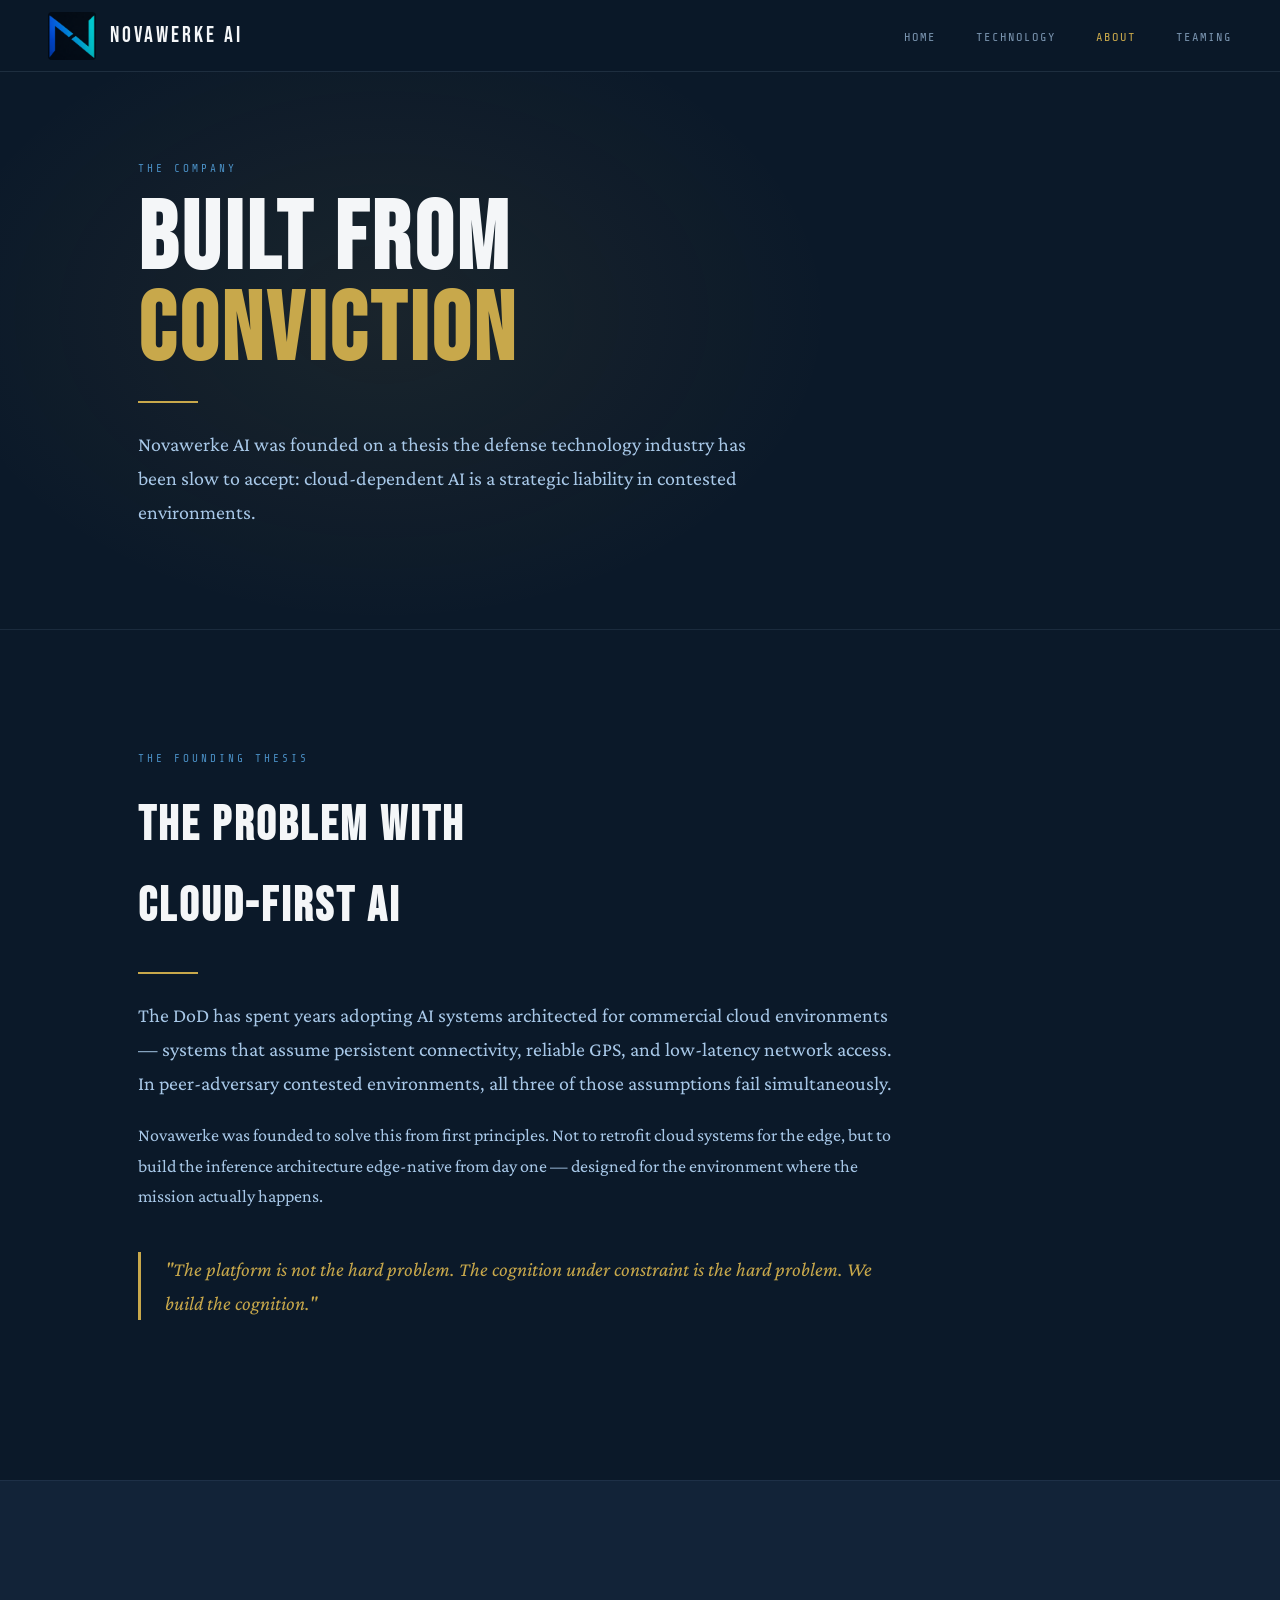
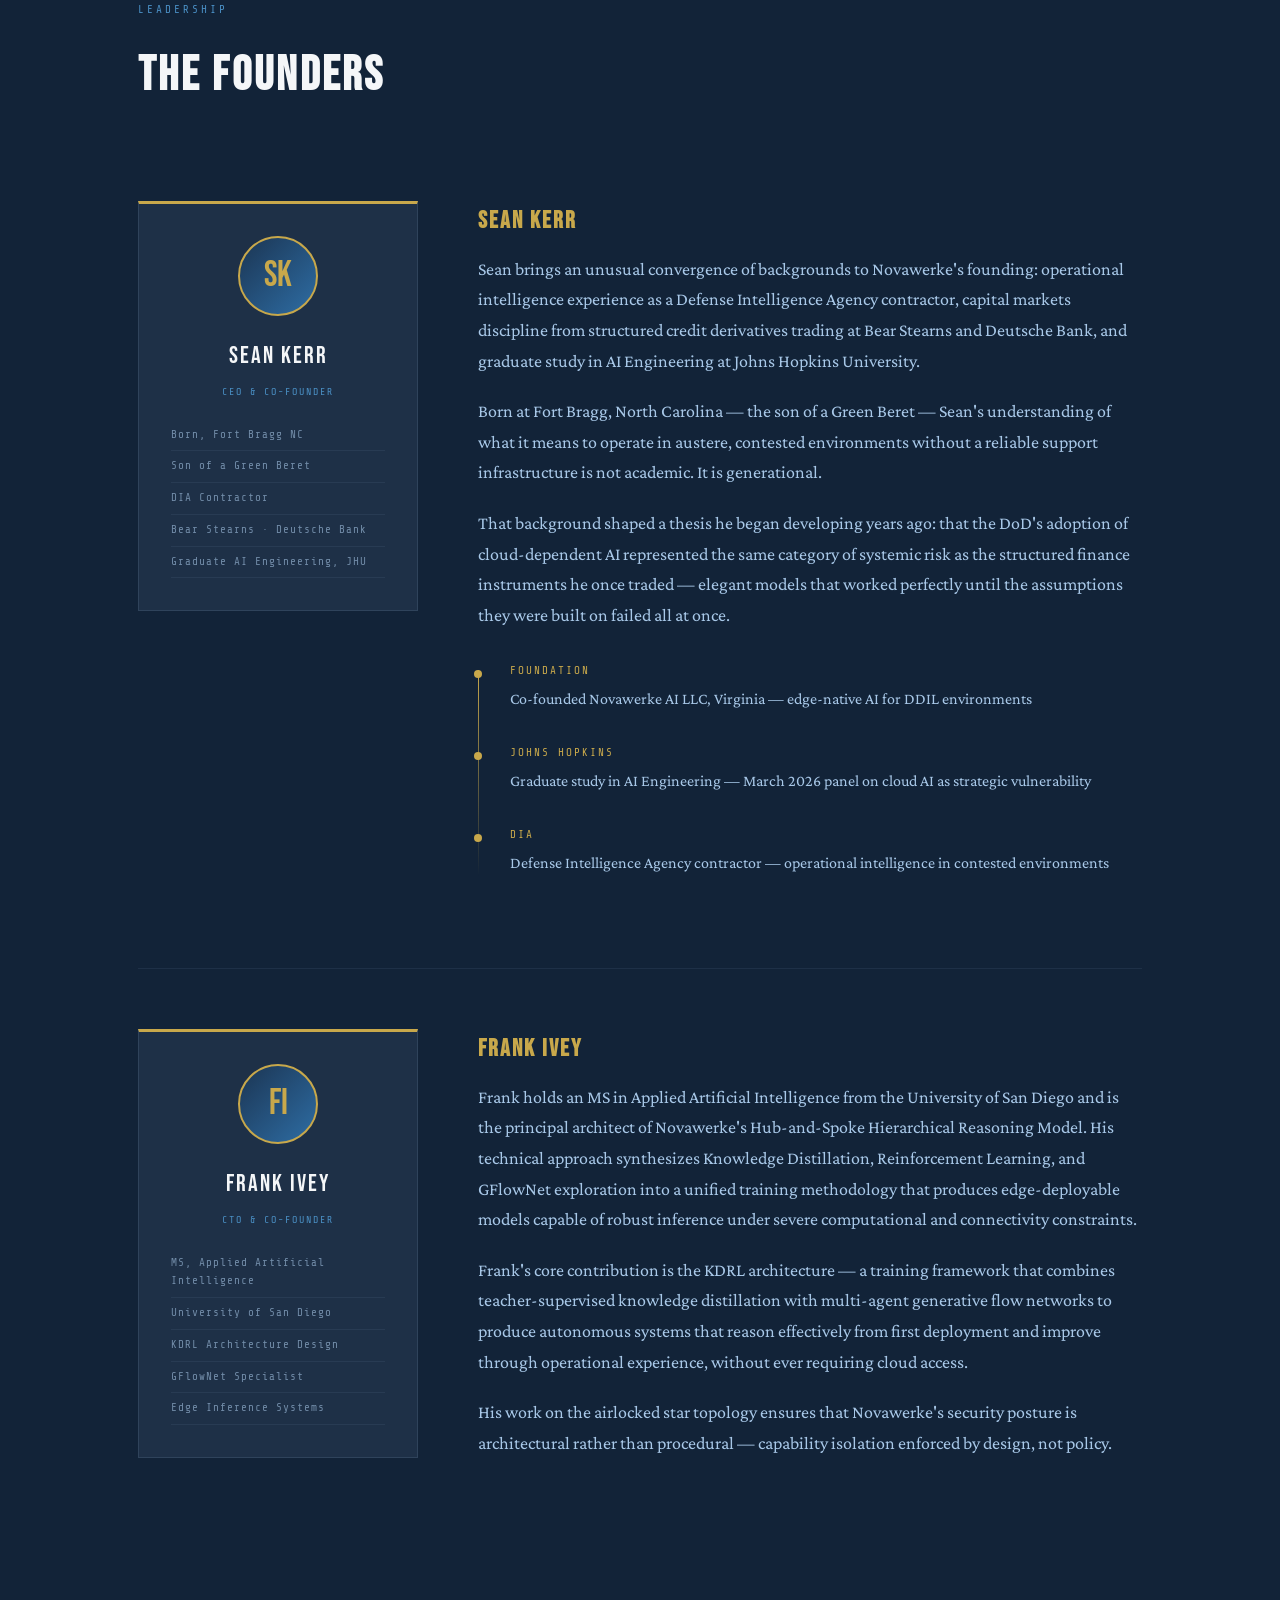
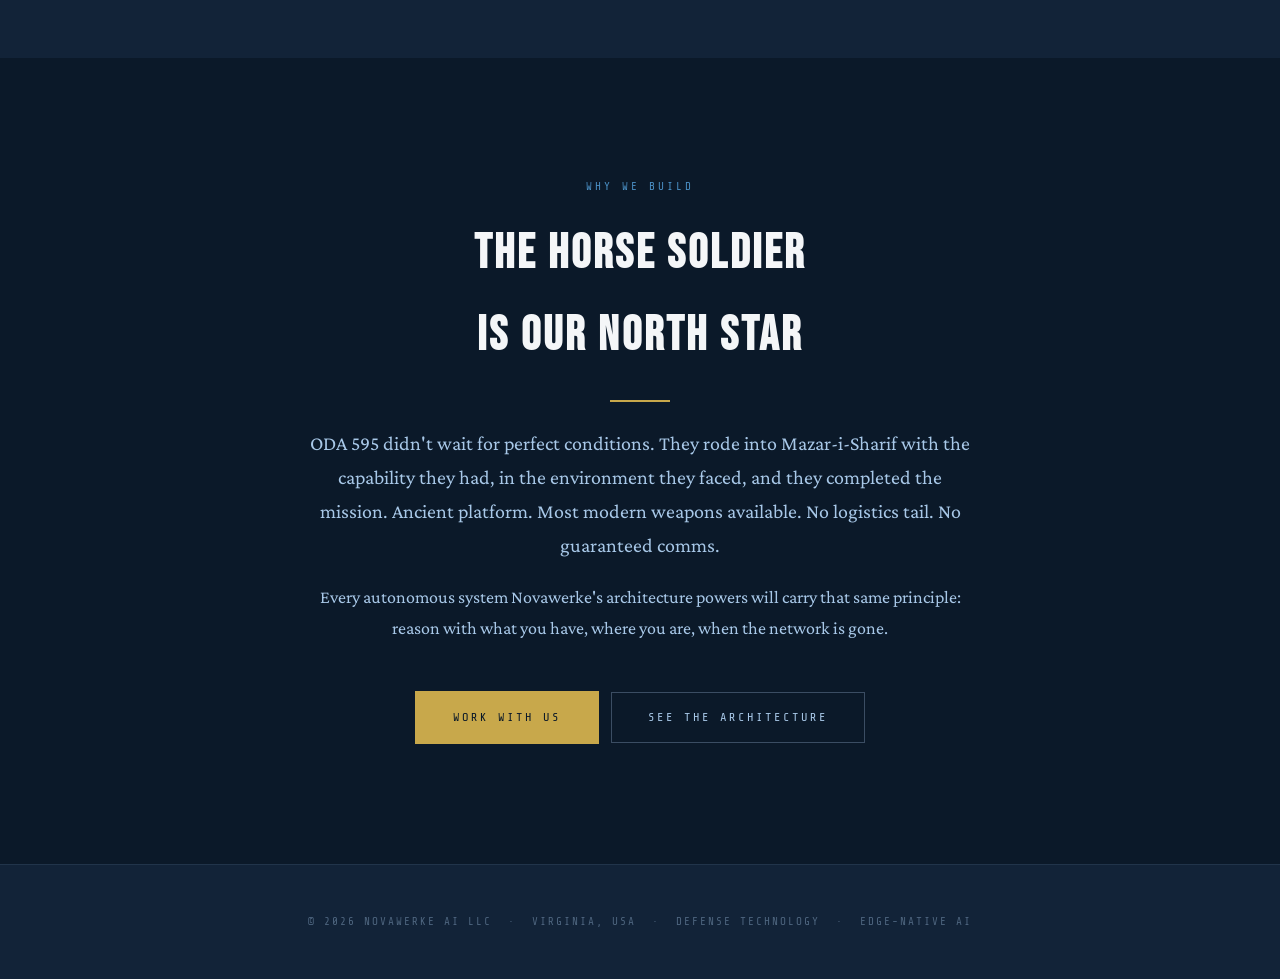
==== about.html @ 8bdf4d4a "Add files via upload New website design August 14, 2026" ====
<!DOCTYPE html>
<html lang="en">
<head>
  <title>About — Novawerke AI</title>
  <meta charset="UTF-8">
  <meta name="viewport" content="width=device-width, initial-scale=1.0">
  <link rel="stylesheet" href="style.css">
</head>
<body>

  <nav>
    <a href="index.html" class="nav-logo">
      <img src="img/logo.png" alt="Novawerke AI">
      <span class="nav-wordmark">NOVAWERKE AI</span>
    </a>
    <ul class="nav-links">
      <li><a href="index.html">Home</a></li>
      <li><a href="technology.html">Technology</a></li>
      <li><a href="about.html" class="active">About</a></li>
      <li><a href="contact.html">Teaming</a></li>
    </ul>
  </nav>

  <div class="page-hero" style="background: radial-gradient(ellipse 50% 70% at 30% 50%, rgba(200,168,75,0.08) 0%, transparent 70%), var(--navy);">
    <div class="container">
      <span class="label fade-up">The Company</span>
      <h1 class="fade-up delay-1">BUILT FROM<br><span class="gold">CONVICTION</span></h1>
      <div class="rule fade-up delay-2"></div>
      <p class="fade-up delay-3" style="max-width:620px; font-size:20px;">
        Novawerke AI was founded on a thesis the defense technology industry has been slow to accept: cloud-dependent AI is a strategic liability in contested environments.
      </p>
    </div>
  </div>

  <!-- THESIS -->
  <section>
    <div class="container">
      <span class="label">The Founding Thesis</span>
      <h2>THE PROBLEM WITH<br>CLOUD-FIRST AI</h2>
      <div class="rule"></div>
      <div style="max-width:760px;">
        <p style="font-size:20px;">The DoD has spent years adopting AI systems architected for commercial cloud environments — systems that assume persistent connectivity, reliable GPS, and low-latency network access. In peer-adversary contested environments, all three of those assumptions fail simultaneously.</p>
        <p>Novawerke was founded to solve this from first principles. Not to retrofit cloud systems for the edge, but to build the inference architecture edge-native from day one — designed for the environment where the mission actually happens.</p>
        <p style="color: var(--gold); font-style:italic; font-size:20px; border-left: 3px solid var(--gold); padding-left:24px; margin:40px 0;">
          "The platform is not the hard problem. The cognition under constraint is the hard problem. We build the cognition."
        </p>
      </div>
    </div>
  </section>

  <!-- FOUNDERS -->
  <section style="background: var(--navy-mid); border-top: 1px solid rgba(168,200,232,0.08);">
    <div class="container">
      <span class="label">Leadership</span>
      <h2>THE FOUNDERS</h2>

      <div class="founder-block">
        <div class="founder-card">
          <div class="founder-initial">SK</div>
          <div class="founder-name">SEAN KERR</div>
          <div class="founder-title">CEO & Co-Founder</div>
          <ul class="credential-list">
            <li>Born, Fort Bragg NC</li>
            <li>Son of a Green Beret</li>
            <li>DIA Contractor</li>
            <li>Bear Stearns · Deutsche Bank</li>
            <li>Graduate AI Engineering, JHU</li>
          </ul>
        </div>
        <div>
          <h3>SEAN KERR</h3>
          <p>Sean brings an unusual convergence of backgrounds to Novawerke's founding: operational intelligence experience as a Defense Intelligence Agency contractor, capital markets discipline from structured credit derivatives trading at Bear Stearns and Deutsche Bank, and graduate study in AI Engineering at Johns Hopkins University.</p>
          <p>Born at Fort Bragg, North Carolina — the son of a Green Beret — Sean's understanding of what it means to operate in austere, contested environments without a reliable support infrastructure is not academic. It is generational.</p>
          <p>That background shaped a thesis he began developing years ago: that the DoD's adoption of cloud-dependent AI represented the same category of systemic risk as the structured finance instruments he once traded — elegant models that worked perfectly until the assumptions they were built on failed all at once.</p>
          <div class="timeline" style="margin-top:32px;">
            <div class="timeline-item">
              <div class="timeline-date">Foundation</div>
              <p style="margin:4px 0 0; font-size:16px;">Co-founded Novawerke AI LLC, Virginia — edge-native AI for DDIL environments</p>
            </div>
            <div class="timeline-item">
              <div class="timeline-date">Johns Hopkins</div>
              <p style="margin:4px 0 0; font-size:16px;">Graduate study in AI Engineering — March 2026 panel on cloud AI as strategic vulnerability</p>
            </div>
            <div class="timeline-item">
              <div class="timeline-date">DIA</div>
              <p style="margin:4px 0 0; font-size:16px;">Defense Intelligence Agency contractor — operational intelligence in contested environments</p>
            </div>
          </div>
        </div>
      </div>

      <div class="founder-block" style="border-bottom:none;">
        <div class="founder-card">
          <div class="founder-initial">FI</div>
          <div class="founder-name">FRANK IVEY</div>
          <div class="founder-title">CTO & Co-Founder</div>
          <ul class="credential-list">
            <li>MS, Applied Artificial Intelligence</li>
            <li>University of San Diego</li>
            <li>KDRL Architecture Design</li>
            <li>GFlowNet Specialist</li>
            <li>Edge Inference Systems</li>
          </ul>
        </div>
        <div>
          <h3>FRANK IVEY</h3>
          <p>Frank holds an MS in Applied Artificial Intelligence from the University of San Diego and is the principal architect of Novawerke's Hub-and-Spoke Hierarchical Reasoning Model. His technical approach synthesizes Knowledge Distillation, Reinforcement Learning, and GFlowNet exploration into a unified training methodology that produces edge-deployable models capable of robust inference under severe computational and connectivity constraints.</p>
          <p>Frank's core contribution is the KDRL architecture — a training framework that combines teacher-supervised knowledge distillation with multi-agent generative flow networks to produce autonomous systems that reason effectively from first deployment and improve through operational experience, without ever requiring cloud access.</p>
          <p>His work on the airlocked star topology ensures that Novawerke's security posture is architectural rather than procedural — capability isolation enforced by design, not policy.</p>
        </div>
      </div>
    </div>
  </section>

  <!-- ETHOS -->
  <section>
    <div class="container" style="text-align:center; max-width:760px;">
      <span class="label">Why We Build</span>
      <h2>THE HORSE SOLDIER<br>IS OUR NORTH STAR</h2>
      <div class="rule" style="margin: 24px auto;"></div>
      <p style="font-size:20px;">ODA 595 didn't wait for perfect conditions. They rode into Mazar-i-Sharif with the capability they had, in the environment they faced, and they completed the mission. Ancient platform. Most modern weapons available. No logistics tail. No guaranteed comms.</p>
      <p style="font-size:18px;">Every autonomous system Novawerke's architecture powers will carry that same principle: reason with what you have, where you are, when the network is gone.</p>
      <div style="margin-top:48px;">
        <a href="contact.html" class="btn btn-primary">Work With Us</a>
        &nbsp;&nbsp;
        <a href="technology.html" class="btn btn-ghost">See the Architecture</a>
      </div>
    </div>
  </section>

  <footer>
    <p>© 2026 NOVAWERKE AI LLC &nbsp;·&nbsp; VIRGINIA, USA &nbsp;·&nbsp; DEFENSE TECHNOLOGY &nbsp;·&nbsp; EDGE-NATIVE AI</p>
  </footer>

</body>
</html>
---- style.css ----
@import url('https://fonts.googleapis.com/css2?family=Bebas+Neue&family=Crimson+Pro:ital,wght@0,300;0,400;0,600;1,300;1,400&family=Share+Tech+Mono&display=swap');

/* ══════════════════════════════════════
   NOVAWERKE AI — SHARED STYLESHEET
   Edit this file to change styles
   across all pages simultaneously.
══════════════════════════════════════ */

:root {
  --navy:        #0B1929;
  --navy-mid:    #122338;
  --navy-light:  #1B3553;
  --steel:       #2E6DA4;
  --steel-light: #4A8FC4;
  --ice:         #A8C8E8;
  --gold:        #C8A84B;
  --gold-light:  #E0C870;
  --white:       #F4F6F8;
  --ghost:       rgba(168,200,232,0.08);

  --font-display: 'Bebas Neue', sans-serif;
  --font-body:    'Crimson Pro', Georgia, serif;
  --font-mono:    'Share Tech Mono', monospace;
}

/* ── RESET ── */
* { margin: 0; padding: 0; box-sizing: border-box; }
html { scroll-behavior: smooth; }
body {
  background: var(--navy);
  color: var(--white);
  font-family: var(--font-body);
  font-size: 18px;
  line-height: 1.7;
  overflow-x: hidden;
}

/* ── NAV ── */
nav {
  position: fixed; top: 0; left: 0; right: 0; z-index: 100;
  display: flex; align-items: center; justify-content: space-between;
  padding: 0 48px;
  height: 72px;
  background: rgba(11,25,41,0.95);
  backdrop-filter: blur(12px);
  border-bottom: 1px solid rgba(168,200,232,0.12);
}
.nav-logo {
  display: flex; align-items: center; gap: 14px;
  text-decoration: none;
}
.nav-logo img {
  height: 48px; width: auto;
  border-radius: 4px;
  opacity: 0.95;
}
.nav-wordmark {
  font-family: var(--font-display);
  font-size: 22px;
  letter-spacing: 3px;
  color: var(--white);
  line-height: 1;
}
.nav-links { display: flex; gap: 40px; list-style: none; }
.nav-links a {
  font-family: var(--font-mono);
  font-size: 12px;
  letter-spacing: 2px;
  text-transform: uppercase;
  color: var(--ice);
  text-decoration: none;
  opacity: 0.7;
  transition: opacity 0.2s, color 0.2s;
}
.nav-links a:hover,
.nav-links a.active { opacity: 1; color: var(--gold); }

/* ── LAYOUT ── */
section { padding: 120px 0; }
.container { max-width: 1100px; margin: 0 auto; padding: 0 48px; }

/* ── TYPOGRAPHY ── */
h1 {
  font-family: var(--font-display);
  font-size: clamp(52px, 8vw, 96px);
  line-height: 0.95;
  letter-spacing: 4px;
  color: var(--white);
}
h2 {
  font-family: var(--font-display);
  font-size: clamp(32px, 4vw, 48px);
  letter-spacing: 3px;
  color: var(--white);
  margin-bottom: 24px;
}
h3 {
  font-family: var(--font-display);
  font-size: 24px;
  letter-spacing: 2px;
  color: var(--gold);
  margin-bottom: 12px;
}
p { color: var(--ice); margin-bottom: 20px; }
.label {
  font-family: var(--font-mono);
  font-size: 11px;
  letter-spacing: 3px;
  text-transform: uppercase;
  color: var(--steel-light);
  margin-bottom: 16px;
  display: block;
}
.gold  { color: var(--gold); }
.steel { color: var(--steel-light); }

/* ── DIVIDER ── */
.rule { width: 60px; height: 2px; background: var(--gold); margin: 24px 0; }

/* ── BUTTONS ── */
.btn {
  display: inline-block;
  font-family: var(--font-mono);
  font-size: 12px;
  letter-spacing: 3px;
  text-transform: uppercase;
  padding: 14px 36px;
  text-decoration: none;
  transition: all 0.25s;
}
.btn-primary { background: var(--gold); color: var(--navy); border: 2px solid var(--gold); }
.btn-primary:hover { background: transparent; color: var(--gold); }
.btn-ghost { background: transparent; color: var(--ice); border: 1px solid rgba(168,200,232,0.3); }
.btn-ghost:hover { border-color: var(--gold); color: var(--gold); }

/* ── CARDS ── */
.card {
  background: var(--ghost);
  border: 1px solid rgba(168,200,232,0.1);
  border-left: 3px solid var(--gold);
  padding: 36px;
  margin-bottom: 24px;
  transition: border-color 0.2s, background 0.2s;
}
.card:hover { background: rgba(168,200,232,0.06); border-left-color: var(--steel-light); }

/* ── GRIDS ── */
.grid-2 { display: grid; grid-template-columns: 1fr 1fr; gap: 32px; }
.grid-3 { display: grid; grid-template-columns: repeat(3, 1fr); gap: 28px; }

/* ── PAGE HERO (inner pages) ── */
.page-hero { padding: 160px 0 80px; border-bottom: 1px solid rgba(168,200,232,0.1); }

/* ── FOOTER ── */
footer {
  background: var(--navy-mid);
  border-top: 1px solid rgba(168,200,232,0.1);
  padding: 48px;
  text-align: center;
}
footer p {
  font-family: var(--font-mono);
  font-size: 11px;
  letter-spacing: 2px;
  color: rgba(168,200,232,0.4);
  margin: 0;
}

/* ── ANIMATIONS ── */
@keyframes fadeUp {
  from { opacity: 0; transform: translateY(32px); }
  to   { opacity: 1; transform: translateY(0); }
}
@keyframes scanline {
  0%   { top: -10%; }
  100% { top: 110%; }
}
.fade-up { animation: fadeUp 0.8s ease forwards; }
.delay-1 { animation-delay: 0.15s; opacity: 0; }
.delay-2 { animation-delay: 0.3s;  opacity: 0; }
.delay-3 { animation-delay: 0.45s; opacity: 0; }
.delay-4 { animation-delay: 0.6s;  opacity: 0; }

/* ══════════════════════════════════════
   INDEX PAGE
══════════════════════════════════════ */
.hero {
  min-height: 100vh;
  display: flex; align-items: center;
  position: relative; overflow: hidden;
  padding-top: 72px;
}
.hero-bg {
  position: absolute; inset: 0;
  background:
    radial-gradient(ellipse 80% 60% at 70% 50%, rgba(46,109,164,0.15) 0%, transparent 70%),
    radial-gradient(ellipse 40% 40% at 20% 80%, rgba(200,168,75,0.06) 0%, transparent 60%),
    var(--navy);
}
.hero-grid {
  position: absolute; inset: 0;
  background-image:
    linear-gradient(rgba(168,200,232,0.04) 1px, transparent 1px),
    linear-gradient(90deg, rgba(168,200,232,0.04) 1px, transparent 1px);
  background-size: 60px 60px;
  mask-image: radial-gradient(ellipse 80% 80% at 50% 50%, black 40%, transparent 100%);
}
.hero-scanline {
  position: absolute; left: 0; right: 0; height: 2px;
  background: linear-gradient(90deg, transparent, rgba(168,200,232,0.15), transparent);
  animation: scanline 6s linear infinite;
  pointer-events: none;
}
.hero-content { position: relative; z-index: 2; max-width: 1100px; margin: 0 auto; padding: 0 48px; }
.hero-eyebrow {
  font-family: var(--font-mono);
  font-size: 11px; letter-spacing: 4px; text-transform: uppercase;
  color: var(--gold); margin-bottom: 28px;
  display: flex; align-items: center; gap: 16px;
}
.hero-eyebrow::before { content: ''; display: inline-block; width: 32px; height: 1px; background: var(--gold); }
.hero-tagline {
  font-family: var(--font-body);
  font-size: clamp(18px, 2.5vw, 26px);
  font-style: italic; font-weight: 300;
  color: var(--ice); opacity: 0.85;
  margin: 28px 0 48px; max-width: 620px; line-height: 1.5;
}
.hero-actions { display: flex; gap: 20px; flex-wrap: wrap; margin-bottom: 80px; }
.hero-stats {
  display: grid; grid-template-columns: repeat(3, auto);
  max-width: 580px;
  border: 1px solid rgba(168,200,232,0.12);
}
.stat { padding: 24px 32px; border-right: 1px solid rgba(168,200,232,0.12); }
.stat:last-child { border-right: none; }
.stat-num { font-family: var(--font-display); font-size: 36px; color: var(--gold); letter-spacing: 2px; line-height: 1; display: block; }
.stat-label { font-family: var(--font-mono); font-size: 10px; letter-spacing: 2px; text-transform: uppercase; color: var(--ice); opacity: 0.6; margin-top: 6px; display: block; }

.ddil-banner { background: var(--navy-mid); border-top: 1px solid rgba(168,200,232,0.08); border-bottom: 1px solid rgba(168,200,232,0.08); padding: 80px 0; }
.ddil-grid { display: grid; grid-template-columns: repeat(4, 1fr); border: 1px solid rgba(168,200,232,0.1); }
.ddil-cell { padding: 40px 28px; border-right: 1px solid rgba(168,200,232,0.1); text-align: center; transition: background 0.3s; }
.ddil-cell:hover { background: var(--ghost); }
.ddil-cell:last-child { border-right: none; }
.ddil-letter { font-family: var(--font-display); font-size: 56px; color: var(--gold); letter-spacing: 2px; line-height: 1; display: block; }
.ddil-word { font-family: var(--font-mono); font-size: 11px; letter-spacing: 2px; text-transform: uppercase; color: var(--steel-light); margin: 8px 0 12px; display: block; }
.ddil-desc { font-size: 14px; color: rgba(168,200,232,0.6); margin: 0; line-height: 1.5; }

.mission-section { padding: 120px 0; }
.mission-layout { display: grid; grid-template-columns: 1fr 1fr; gap: 80px; align-items: center; }
.mission-image { position: relative; }
.mission-image img { width: 100%; filter: grayscale(30%) contrast(1.1); border: 1px solid rgba(168,200,232,0.15); }
.mission-image::after { content: ''; position: absolute; inset: 0; background: linear-gradient(135deg, rgba(200,168,75,0.1) 0%, transparent 60%); pointer-events: none; }
.mission-caption { font-family: var(--font-mono); font-size: 10px; letter-spacing: 2px; color: rgba(168,200,232,0.4); text-transform: uppercase; margin-top: 12px; text-align: center; }

.cta-section { background: linear-gradient(135deg, var(--navy-light) 0%, var(--navy-mid) 100%); border-top: 1px solid rgba(200,168,75,0.2); border-bottom: 1px solid rgba(200,168,75,0.2); padding: 100px 0; text-align: center; }

/* ══════════════════════════════════════
   TECHNOLOGY PAGE
══════════════════════════════════════ */
.arch-diagram { background: var(--navy-mid); border: 1px solid rgba(168,200,232,0.12); padding: 48px; margin: 48px 0; position: relative; overflow: hidden; }
.arch-diagram::before { content: ''; position: absolute; inset: 0; background-image: linear-gradient(rgba(168,200,232,0.03) 1px, transparent 1px), linear-gradient(90deg, rgba(168,200,232,0.03) 1px, transparent 1px); background-size: 40px 40px; }
.hub-node { position: relative; z-index: 2; background: linear-gradient(135deg, var(--navy-light), var(--navy-mid)); border: 2px solid var(--gold); padding: 28px 40px; text-align: center; max-width: 340px; margin: 0 auto 48px; }
.hub-label { font-family: var(--font-display); font-size: 28px; letter-spacing: 3px; color: var(--gold); }
.hub-sub { font-family: var(--font-mono); font-size: 11px; letter-spacing: 2px; color: var(--ice); opacity: 0.6; margin-top: 6px; }
.spoke-row { display: grid; grid-template-columns: repeat(5, 1fr); gap: 16px; position: relative; z-index: 2; }
.spoke-node { background: var(--ghost); border: 1px solid rgba(168,200,232,0.15); border-top: 2px solid var(--steel); padding: 20px 16px; text-align: center; }
.spoke-name { font-family: var(--font-mono); font-size: 11px; letter-spacing: 1px; color: var(--steel-light); text-transform: uppercase; }
.spoke-desc { font-size: 13px; color: rgba(168,200,232,0.55); margin: 6px 0 0; line-height: 1.4; }
.connector-lines { position: relative; z-index: 1; height: 48px; display: flex; justify-content: center; }
.connector-lines::before { content: ''; position: absolute; top: 0; bottom: 0; width: 80%; border-left: 1px dashed rgba(168,200,232,0.2); border-right: 1px dashed rgba(168,200,232,0.2); border-bottom: 1px dashed rgba(168,200,232,0.2); }
.phase-block { display: grid; grid-template-columns: 80px 1fr; gap: 32px; align-items: start; padding: 40px 0; border-bottom: 1px solid rgba(168,200,232,0.08); }
.phase-num { font-family: var(--font-display); font-size: 72px; line-height: 1; color: rgba(200,168,75,0.2); text-align: right; }
.mosa-box { background: linear-gradient(135deg, rgba(200,168,75,0.08), transparent); border: 1px solid rgba(200,168,75,0.25); padding: 40px; margin-top: 48px; }

/* ══════════════════════════════════════
   ABOUT PAGE
══════════════════════════════════════ */
.founder-block { display: grid; grid-template-columns: 280px 1fr; gap: 60px; align-items: start; padding: 60px 0; border-bottom: 1px solid rgba(168,200,232,0.08); }
.founder-card { background: var(--ghost); border: 1px solid rgba(168,200,232,0.12); border-top: 3px solid var(--gold); padding: 32px; text-align: center; }
.founder-initial { width: 80px; height: 80px; background: linear-gradient(135deg, var(--navy-light), var(--steel)); border: 2px solid var(--gold); border-radius: 50%; display: flex; align-items: center; justify-content: center; font-family: var(--font-display); font-size: 36px; color: var(--gold); margin: 0 auto 20px; }
.founder-name { font-family: var(--font-display); font-size: 24px; letter-spacing: 2px; color: var(--white); margin-bottom: 6px; }
.founder-title { font-family: var(--font-mono); font-size: 10px; letter-spacing: 2px; color: var(--steel-light); text-transform: uppercase; }
.credential-list { list-style: none; margin-top: 20px; text-align: left; }
.credential-list li { font-family: var(--font-mono); font-size: 11px; letter-spacing: 1px; color: rgba(168,200,232,0.6); padding: 6px 0; border-bottom: 1px solid rgba(168,200,232,0.07); }
.timeline { position: relative; padding-left: 32px; }
.timeline::before { content: ''; position: absolute; left: 0; top: 8px; bottom: 0; width: 1px; background: linear-gradient(to bottom, var(--gold), transparent); }
.timeline-item { position: relative; margin-bottom: 32px; }
.timeline-item::before { content: ''; position: absolute; left: -36px; top: 8px; width: 8px; height: 8px; background: var(--gold); border-radius: 50%; }
.timeline-date { font-family: var(--font-mono); font-size: 11px; letter-spacing: 2px; color: var(--gold); text-transform: uppercase; }

/* ══════════════════════════════════════
   CONTACT PAGE
══════════════════════════════════════ */
.partner-type { background: var(--ghost); border: 1px solid rgba(168,200,232,0.1); border-top: 3px solid var(--steel); padding: 40px; transition: border-top-color 0.2s, background 0.2s; }
.partner-type:hover { border-top-color: var(--gold); background: rgba(168,200,232,0.06); }
.contact-block { background: var(--navy-mid); border: 1px solid rgba(168,200,232,0.12); border-left: 4px solid var(--gold); padding: 48px; margin-top: 48px; }
.contact-item { display: flex; align-items: center; gap: 20px; padding: 20px 0; border-bottom: 1px solid rgba(168,200,232,0.08); }
.contact-item:last-child { border-bottom: none; }
.contact-icon { font-family: var(--font-mono); font-size: 13px; color: var(--gold); width: 80px; flex-shrink: 0; }
.contact-val { font-family: var(--font-mono); font-size: 14px; color: var(--ice); text-decoration: none; letter-spacing: 1px; }
.contact-val:hover { color: var(--gold); }
.criteria-grid { display: grid; grid-template-columns: repeat(2, 1fr); gap: 3px; margin-top: 32px; background: rgba(168,200,232,0.06); border: 1px solid rgba(168,200,232,0.1); }
.criteria-item { background: var(--navy); padding: 20px 24px; font-size: 16px; color: var(--ice); display: flex; align-items: center; gap: 12px; }
.criteria-item::before { content: '→'; color: var(--gold); font-family: var(--font-mono); flex-shrink: 0; }

/* ══════════════════════════════════════
   RESPONSIVE
══════════════════════════════════════ */
@media (max-width: 768px) {
  nav { padding: 0 24px; }
  .container { padding: 0 24px; }
  .grid-2, .grid-3, .mission-layout, .founder-block { grid-template-columns: 1fr; }
  .nav-links { display: none; }
  .ddil-grid { grid-template-columns: repeat(2, 1fr); }
  .spoke-row { grid-template-columns: repeat(2, 1fr); }
  .hero-stats { grid-template-columns: 1fr; }
  .stat { border-right: none; border-bottom: 1px solid rgba(168,200,232,0.12); }
}

/* ══════════════════════════════════════
   HOMEPAGE V2 — RESILIENT AI INFRASTRUCTURE
   Uses the existing Novawerke design system but introduces
   the Interrupted-N blue/cyan visual language.
══════════════════════════════════════ */
.home-v2 {
  --continuity-blue: #1676f3;
  --continuity-cyan: #18d7d2;
  --continuity-blue-soft: #4d9dff;
  --continuity-text: #f7f9fb;
  --continuity-muted: #9bb8d0;
  --continuity-line: rgba(72, 155, 208, 0.18);
  --continuity-panel: rgba(16, 42, 67, 0.58);
  background: #071625;
}

.home-v2 nav {
  background: rgba(5, 20, 33, 0.94);
  border-bottom-color: rgba(25, 215, 210, 0.14);
}
.home-v2 .nav-logo img {
  width: 48px;
  height: 48px;
  object-fit: cover;
  border-radius: 8px;
}
.home-v2 .nav-links a:hover,
.home-v2 .nav-links a.active { color: var(--continuity-cyan); }

.continuity-hero {
  min-height: 100vh;
  position: relative;
  display: flex;
  align-items: center;
  overflow: hidden;
  padding: 140px 0 96px;
  background:
    radial-gradient(ellipse 70% 65% at 77% 48%, rgba(24,215,210,0.10), transparent 70%),
    radial-gradient(ellipse 58% 58% at 19% 74%, rgba(22,118,243,0.12), transparent 72%),
    #071625;
}
.continuity-grid {
  position: absolute;
  inset: 0;
  background-image:
    linear-gradient(rgba(40, 133, 190, 0.11) 1px, transparent 1px),
    linear-gradient(90deg, rgba(40, 133, 190, 0.11) 1px, transparent 1px);
  background-size: 72px 72px;
  mask-image: linear-gradient(to bottom, rgba(0,0,0,0.95), rgba(0,0,0,0.25));
  pointer-events: none;
}
.continuity-glow {
  position: absolute;
  width: 520px;
  height: 520px;
  right: -100px;
  top: 20%;
  border: 1px solid rgba(24,215,210,0.16);
  border-radius: 50%;
  box-shadow: 0 0 120px rgba(24,215,210,0.05), inset 0 0 80px rgba(22,118,243,0.04);
  pointer-events: none;
}
.continuity-hero-inner {
  position: relative;
  z-index: 2;
  width: min(1180px, calc(100% - 96px));
  margin: 0 auto;
}
.continuity-kicker,
.continuity-label {
  font-family: var(--font-mono);
  font-size: 11px;
  letter-spacing: 3.2px;
  text-transform: uppercase;
  color: var(--continuity-blue-soft);
}
.continuity-kicker { margin-bottom: 28px; }
.continuity-title {
  max-width: 980px;
  font-size: clamp(60px, 9vw, 124px);
  line-height: 0.88;
  letter-spacing: 2px;
}
.continuity-accent {
  background: linear-gradient(90deg, var(--continuity-blue) 0%, var(--continuity-cyan) 100%);
  -webkit-background-clip: text;
  background-clip: text;
  color: transparent;
}
.continuity-subhead {
  max-width: 680px;
  margin: 42px 0 14px;
  font-family: var(--font-body);
  font-size: clamp(22px, 2.2vw, 30px);
  font-style: normal;
  font-weight: 300;
  color: #c7d9e8;
  line-height: 1.45;
}
.continuity-answer {
  max-width: 800px;
  font-size: 19px;
  color: var(--continuity-muted);
  line-height: 1.65;
}
.continuity-actions { display: flex; gap: 18px; flex-wrap: wrap; margin-top: 38px; }
.btn-continuity {
  background: linear-gradient(90deg, var(--continuity-blue), var(--continuity-cyan));
  color: #041421;
  border: 1px solid transparent;
  font-weight: 700;
}
.btn-continuity:hover {
  background: transparent;
  color: var(--continuity-cyan);
  border-color: var(--continuity-cyan);
}
.btn-quiet {
  background: transparent;
  color: #bcd2e4;
  border: 1px solid rgba(155,184,208,0.3);
}
.btn-quiet:hover { color: var(--continuity-cyan); border-color: var(--continuity-cyan); }

.continuity-section { padding: 118px 0; position: relative; }
.continuity-narrow { max-width: 920px; }
.continuity-heading {
  margin-top: 16px;
  margin-bottom: 0;
  color: var(--continuity-text);
}
.continuity-heading span { color: #a9c2d7; }
.continuity-rule {
  width: 84px;
  height: 2px;
  margin: 28px 0 32px;
  background: linear-gradient(90deg, var(--continuity-blue), var(--continuity-cyan));
}
.continuity-lead {
  max-width: 850px;
  font-size: clamp(20px, 2vw, 25px);
  line-height: 1.65;
  color: #b5cadd;
}
.continuity-emphasis { color: var(--continuity-text); font-style: italic; }

.continuity-problem {
  background: linear-gradient(180deg, #08192a 0%, #0a1d30 100%);
  border-top: 1px solid rgba(24,215,210,0.08);
  border-bottom: 1px solid rgba(24,215,210,0.08);
}

.continuity-states-section { background: #071625; }
.state-track {
  display: grid;
  grid-template-columns: 1fr auto 1fr auto 1fr;
  gap: 20px;
  align-items: stretch;
  margin-top: 52px;
}
.state-card {
  min-height: 250px;
  padding: 34px;
  background: linear-gradient(145deg, rgba(18,47,73,0.80), rgba(8,26,43,0.76));
  border: 1px solid var(--continuity-line);
  position: relative;
  overflow: hidden;
}
.state-card::after {
  content: '';
  position: absolute;
  left: 0; right: 0; bottom: 0;
  height: 3px;
  background: linear-gradient(90deg, var(--continuity-blue), var(--continuity-cyan));
}
.state-num,
.capability-index {
  font-family: var(--font-mono);
  font-size: 11px;
  letter-spacing: 2px;
  color: var(--continuity-blue-soft);
}
.state-card h3 {
  margin-top: 62px;
  color: var(--continuity-text);
  font-size: 29px;
}
.state-card p { font-size: 16px; line-height: 1.55; color: #96b4cb; }
.state-arrow {
  display: flex;
  align-items: center;
  font-family: var(--font-mono);
  font-size: 28px;
  color: var(--continuity-cyan);
  opacity: 0.65;
}

.continuity-abbie {
  background:
    radial-gradient(ellipse 45% 65% at 82% 42%, rgba(24,215,210,0.08), transparent 75%),
    #0a1d30;
  border-top: 1px solid rgba(24,215,210,0.08);
  border-bottom: 1px solid rgba(24,215,210,0.08);
}
.continuity-split {
  display: grid;
  grid-template-columns: 0.85fr 1.15fr;
  gap: 80px;
  align-items: start;
}
.continuity-abbr {
  margin-top: 8px;
  font-family: var(--font-mono);
  font-size: 13px;
  letter-spacing: 1.4px;
  color: var(--continuity-cyan);
}
.capability-grid {
  display: grid;
  grid-template-columns: repeat(2, 1fr);
  gap: 16px;
}
.capability-card {
  min-height: 210px;
  padding: 28px;
  background: rgba(7,22,37,0.72);
  border: 1px solid var(--continuity-line);
}
.capability-card h3 {
  margin-top: 34px;
  color: var(--continuity-text);
  font-size: 27px;
}
.capability-card p { font-size: 16px; color: #95b2c9; line-height: 1.5; }
.text-link {
  display: inline-block;
  margin-top: 18px;
  font-family: var(--font-mono);
  font-size: 12px;
  letter-spacing: 2px;
  text-transform: uppercase;
  color: var(--continuity-cyan);
  text-decoration: none;
}
.text-link span { margin-left: 6px; }

.continuity-markets { background: #071625; }
.market-intro { margin-top: 28px; }
.market-grid {
  display: grid;
  grid-template-columns: repeat(3, 1fr);
  gap: 1px;
  margin-top: 48px;
  background: rgba(24,215,210,0.13);
  border: 1px solid rgba(24,215,210,0.13);
}
.market-grid div {
  padding: 28px 30px;
  background: #091b2c;
  color: #d7e5ef;
  font-family: var(--font-mono);
  font-size: 12px;
  letter-spacing: 1.5px;
  text-transform: uppercase;
}
.market-grid div::before { content: '→'; color: var(--continuity-cyan); margin-right: 12px; }

.continuity-closing {
  position: relative;
  overflow: hidden;
  padding: 130px 0;
  text-align: center;
  background:
    radial-gradient(ellipse 50% 80% at 50% 50%, rgba(22,118,243,0.10), transparent 72%),
    #061421;
  border-top: 1px solid rgba(24,215,210,0.1);
}
.continuity-grid-closing { opacity: 0.65; }
.continuity-closing-inner { position: relative; z-index: 2; max-width: 820px; }
.continuity-closing h2 {
  margin: 18px 0 24px;
  font-size: clamp(48px, 7vw, 82px);
  background: linear-gradient(90deg, #f7f9fb 0%, #f7f9fb 40%, var(--continuity-cyan) 100%);
  -webkit-background-clip: text;
  background-clip: text;
  color: transparent;
}
.continuity-closing p {
  font-size: 22px;
  color: #abc2d4;
  margin-bottom: 38px;
}
.continuity-footer {
  background: #04111c;
  border-top: 1px solid rgba(24,215,210,0.10);
}
.continuity-footer p { color: rgba(155,184,208,0.46); }

@media (max-width: 900px) {
  .continuity-hero-inner { width: min(100% - 48px, 1180px); }
  .continuity-split { grid-template-columns: 1fr; gap: 56px; }
  .state-track { grid-template-columns: 1fr; }
  .state-arrow { display: none; }
  .market-grid { grid-template-columns: repeat(2, 1fr); }
}

@media (max-width: 620px) {
  .continuity-hero { padding-top: 120px; min-height: auto; }
  .continuity-title { font-size: clamp(48px, 16vw, 74px); }
  .continuity-subhead { margin-top: 30px; }
  .continuity-section { padding: 84px 0; }
  .capability-grid, .market-grid { grid-template-columns: 1fr; }
  .continuity-actions .btn { width: 100%; text-align: center; }
}
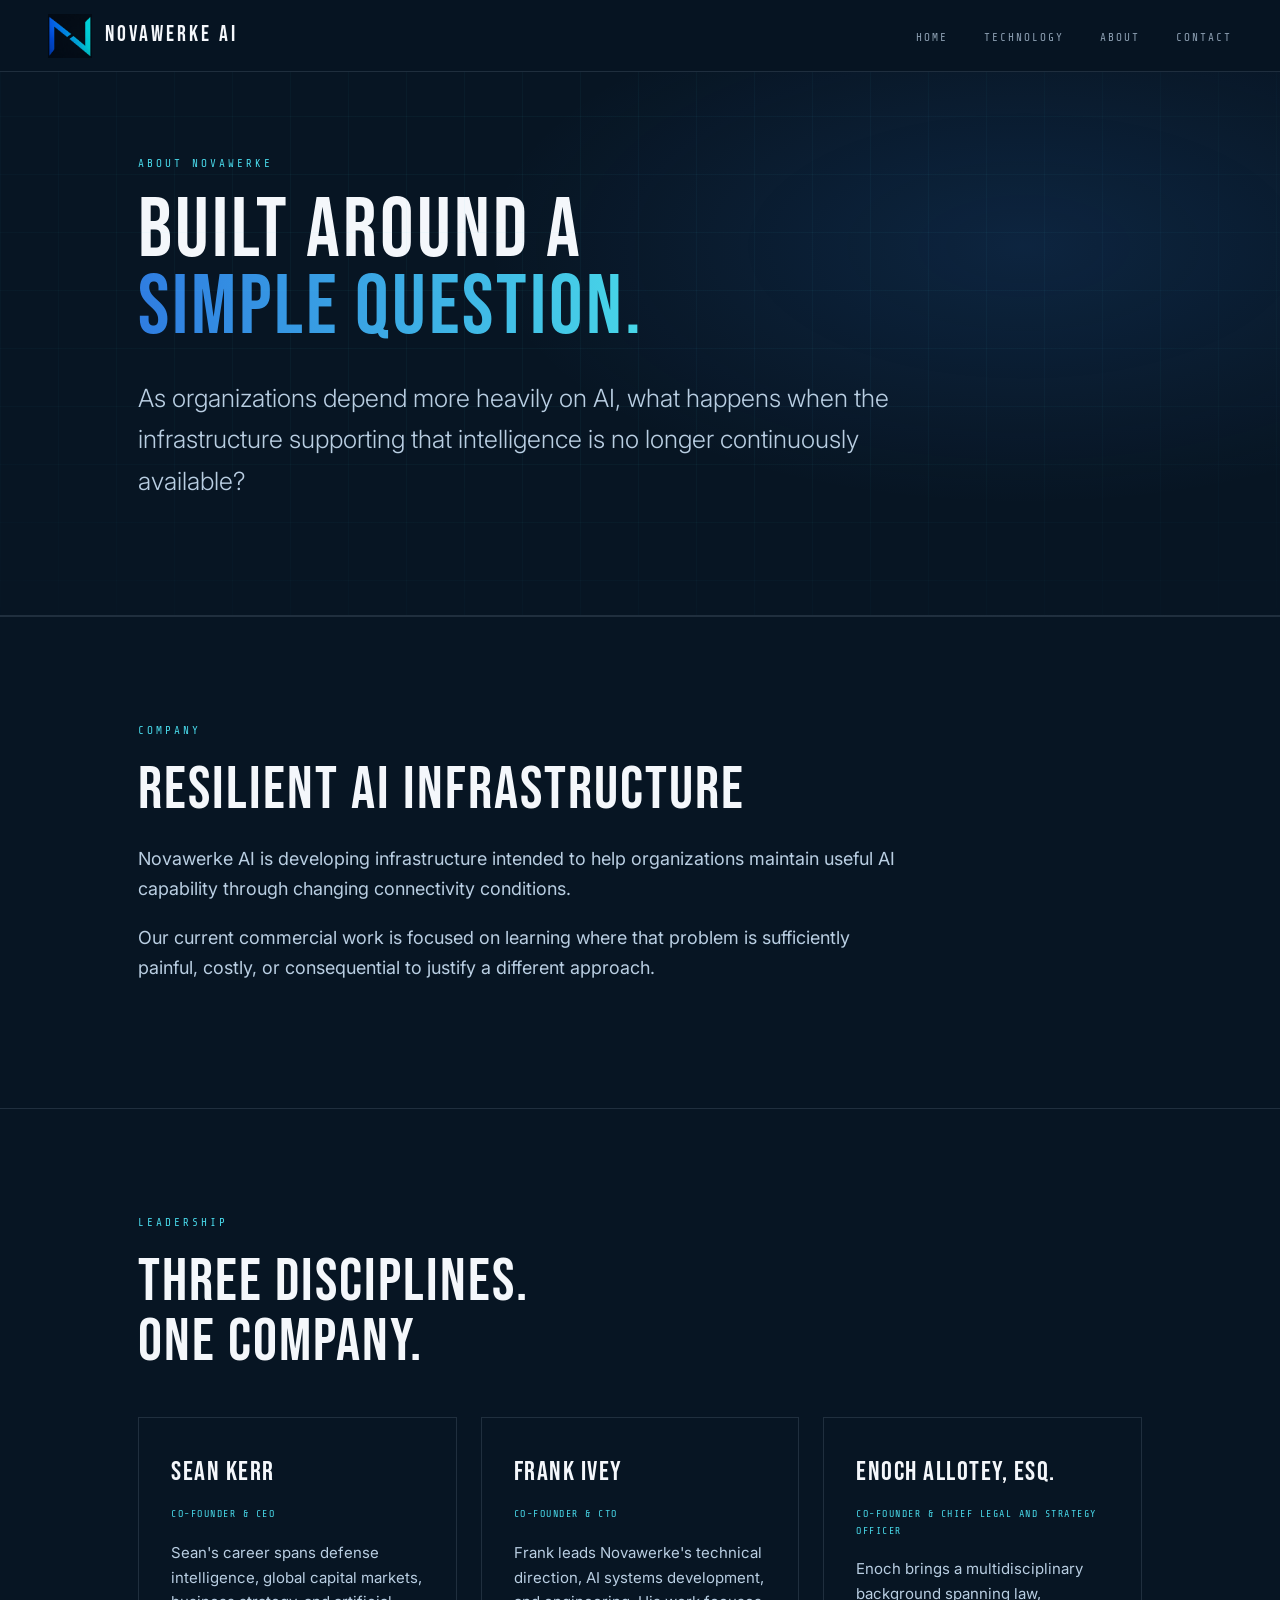
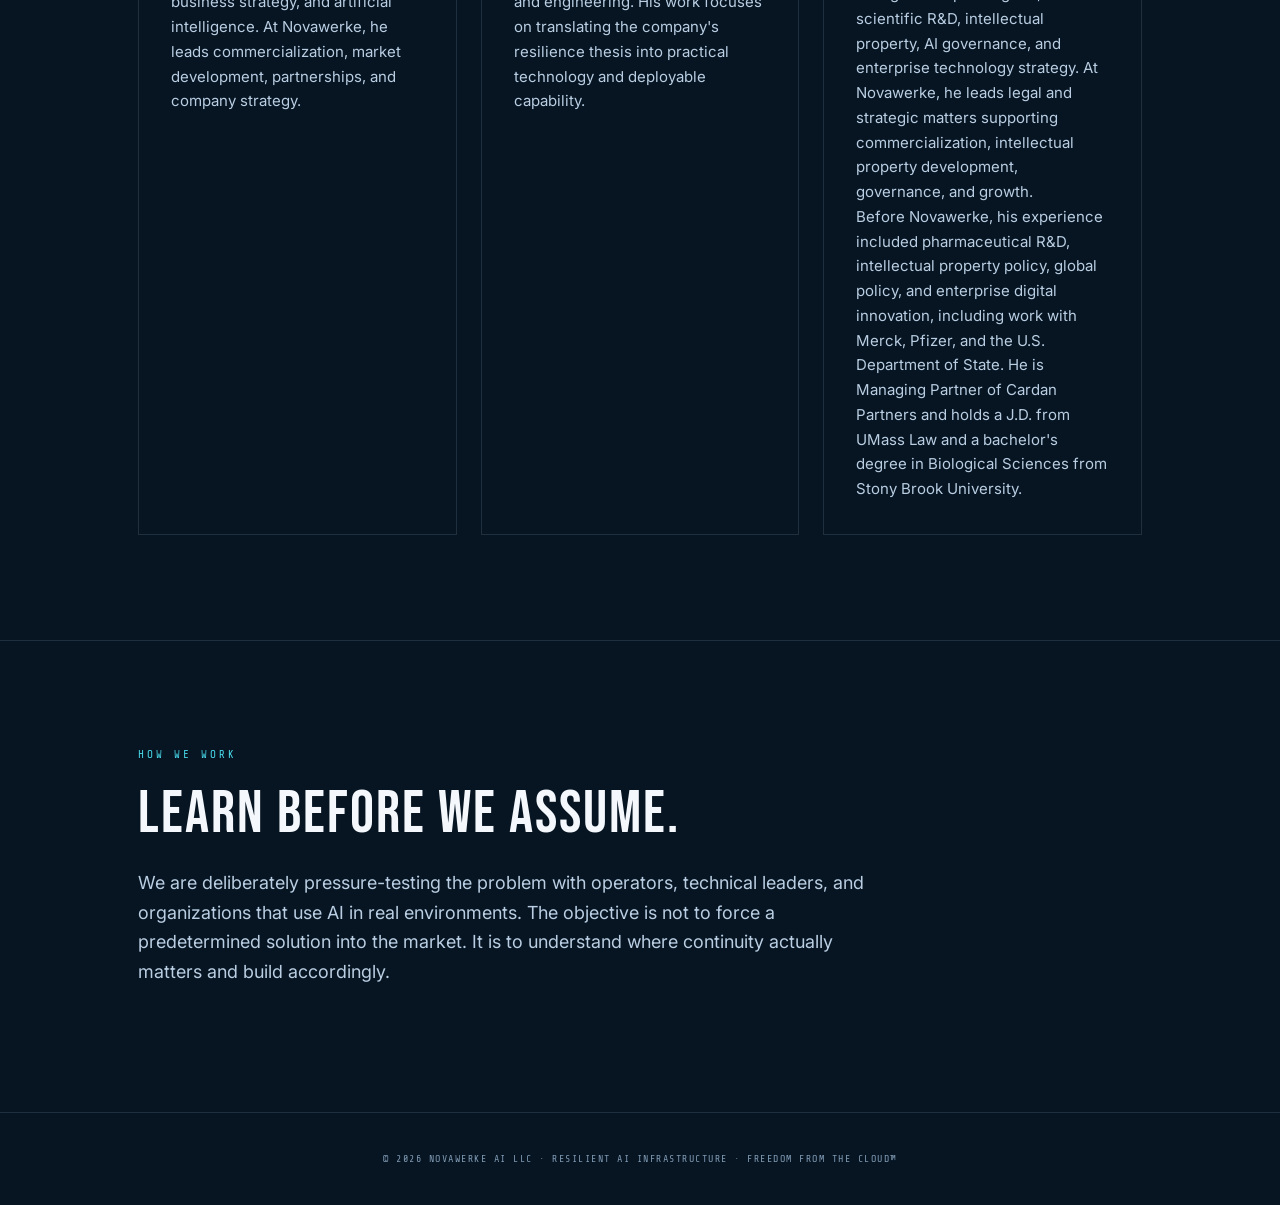
==== commit f016d2ad: "Add files via upload" ====
--- a/about.html
+++ b/about.html
@@ -1,136 +1,21 @@
-<!DOCTYPE html>
-<html lang="en">
-<head>
-  <title>About — Novawerke AI</title>
-  <meta charset="UTF-8">
-  <meta name="viewport" content="width=device-width, initial-scale=1.0">
-  <link rel="stylesheet" href="style.css">
-</head>
-<body>
+<!doctype html><html lang="en"><head><meta charset="utf-8"><meta name="viewport" content="width=device-width,initial-scale=1"><title>About — Novawerke AI</title><link rel="stylesheet" href="style.css"></head><body>
 
-  <nav>
-    <a href="index.html" class="nav-logo">
-      <img src="img/logo.png" alt="Novawerke AI">
-      <span class="nav-wordmark">NOVAWERKE AI</span>
-    </a>
-    <ul class="nav-links">
-      <li><a href="index.html">Home</a></li>
-      <li><a href="technology.html">Technology</a></li>
-      <li><a href="about.html" class="active">About</a></li>
-      <li><a href="contact.html">Teaming</a></li>
-    </ul>
-  </nav>
+<nav>
+  <a class="brand" href="index.html"><img src="img/logo.png" alt="Novawerke AI"><span>NOVAWERKE AI</span></a>
+  <ul class="navlinks">
+    <li><a href="index.html">Home</a></li>
+    <li><a href="technology.html">Technology</a></li>
+    <li><a href="about.html">About</a></li>
+    <li><a href="contact.html">Contact</a></li>
+  </ul>
+</nav>
 
-  <div class="page-hero" style="background: radial-gradient(ellipse 50% 70% at 30% 50%, rgba(200,168,75,0.08) 0%, transparent 70%), var(--navy);">
-    <div class="container">
-      <span class="label fade-up">The Company</span>
-      <h1 class="fade-up delay-1">BUILT FROM<br><span class="gold">CONVICTION</span></h1>
-      <div class="rule fade-up delay-2"></div>
-      <p class="fade-up delay-3" style="max-width:620px; font-size:20px;">
-        Novawerke AI was founded on a thesis the defense technology industry has been slow to accept: cloud-dependent AI is a strategic liability in contested environments.
-      </p>
-    </div>
-  </div>
-
-  <!-- THESIS -->
-  <section>
-    <div class="container">
-      <span class="label">The Founding Thesis</span>
-      <h2>THE PROBLEM WITH<br>CLOUD-FIRST AI</h2>
-      <div class="rule"></div>
-      <div style="max-width:760px;">
-        <p style="font-size:20px;">The DoD has spent years adopting AI systems architected for commercial cloud environments — systems that assume persistent connectivity, reliable GPS, and low-latency network access. In peer-adversary contested environments, all three of those assumptions fail simultaneously.</p>
-        <p>Novawerke was founded to solve this from first principles. Not to retrofit cloud systems for the edge, but to build the inference architecture edge-native from day one — designed for the environment where the mission actually happens.</p>
-        <p style="color: var(--gold); font-style:italic; font-size:20px; border-left: 3px solid var(--gold); padding-left:24px; margin:40px 0;">
-          "The platform is not the hard problem. The cognition under constraint is the hard problem. We build the cognition."
-        </p>
-      </div>
-    </div>
-  </section>
-
-  <!-- FOUNDERS -->
-  <section style="background: var(--navy-mid); border-top: 1px solid rgba(168,200,232,0.08);">
-    <div class="container">
-      <span class="label">Leadership</span>
-      <h2>THE FOUNDERS</h2>
-
-      <div class="founder-block">
-        <div class="founder-card">
-          <div class="founder-initial">SK</div>
-          <div class="founder-name">SEAN KERR</div>
-          <div class="founder-title">CEO & Co-Founder</div>
-          <ul class="credential-list">
-            <li>Born, Fort Bragg NC</li>
-            <li>Son of a Green Beret</li>
-            <li>DIA Contractor</li>
-            <li>Bear Stearns · Deutsche Bank</li>
-            <li>Graduate AI Engineering, JHU</li>
-          </ul>
-        </div>
-        <div>
-          <h3>SEAN KERR</h3>
-          <p>Sean brings an unusual convergence of backgrounds to Novawerke's founding: operational intelligence experience as a Defense Intelligence Agency contractor, capital markets discipline from structured credit derivatives trading at Bear Stearns and Deutsche Bank, and graduate study in AI Engineering at Johns Hopkins University.</p>
-          <p>Born at Fort Bragg, North Carolina — the son of a Green Beret — Sean's understanding of what it means to operate in austere, contested environments without a reliable support infrastructure is not academic. It is generational.</p>
-          <p>That background shaped a thesis he began developing years ago: that the DoD's adoption of cloud-dependent AI represented the same category of systemic risk as the structured finance instruments he once traded — elegant models that worked perfectly until the assumptions they were built on failed all at once.</p>
-          <div class="timeline" style="margin-top:32px;">
-            <div class="timeline-item">
-              <div class="timeline-date">Foundation</div>
-              <p style="margin:4px 0 0; font-size:16px;">Co-founded Novawerke AI LLC, Virginia — edge-native AI for DDIL environments</p>
-            </div>
-            <div class="timeline-item">
-              <div class="timeline-date">Johns Hopkins</div>
-              <p style="margin:4px 0 0; font-size:16px;">Graduate study in AI Engineering — March 2026 panel on cloud AI as strategic vulnerability</p>
-            </div>
-            <div class="timeline-item">
-              <div class="timeline-date">DIA</div>
-              <p style="margin:4px 0 0; font-size:16px;">Defense Intelligence Agency contractor — operational intelligence in contested environments</p>
-            </div>
-          </div>
-        </div>
-      </div>
-
-      <div class="founder-block" style="border-bottom:none;">
-        <div class="founder-card">
-          <div class="founder-initial">FI</div>
-          <div class="founder-name">FRANK IVEY</div>
-          <div class="founder-title">CTO & Co-Founder</div>
-          <ul class="credential-list">
-            <li>MS, Applied Artificial Intelligence</li>
-            <li>University of San Diego</li>
-            <li>KDRL Architecture Design</li>
-            <li>GFlowNet Specialist</li>
-            <li>Edge Inference Systems</li>
-          </ul>
-        </div>
-        <div>
-          <h3>FRANK IVEY</h3>
-          <p>Frank holds an MS in Applied Artificial Intelligence from the University of San Diego and is the principal architect of Novawerke's Hub-and-Spoke Hierarchical Reasoning Model. His technical approach synthesizes Knowledge Distillation, Reinforcement Learning, and GFlowNet exploration into a unified training methodology that produces edge-deployable models capable of robust inference under severe computational and connectivity constraints.</p>
-          <p>Frank's core contribution is the KDRL architecture — a training framework that combines teacher-supervised knowledge distillation with multi-agent generative flow networks to produce autonomous systems that reason effectively from first deployment and improve through operational experience, without ever requiring cloud access.</p>
-          <p>His work on the airlocked star topology ensures that Novawerke's security posture is architectural rather than procedural — capability isolation enforced by design, not policy.</p>
-        </div>
-      </div>
-    </div>
-  </section>
-
-  <!-- ETHOS -->
-  <section>
-    <div class="container" style="text-align:center; max-width:760px;">
-      <span class="label">Why We Build</span>
-      <h2>THE HORSE SOLDIER<br>IS OUR NORTH STAR</h2>
-      <div class="rule" style="margin: 24px auto;"></div>
-      <p style="font-size:20px;">ODA 595 didn't wait for perfect conditions. They rode into Mazar-i-Sharif with the capability they had, in the environment they faced, and they completed the mission. Ancient platform. Most modern weapons available. No logistics tail. No guaranteed comms.</p>
-      <p style="font-size:18px;">Every autonomous system Novawerke's architecture powers will carry that same principle: reason with what you have, where you are, when the network is gone.</p>
-      <div style="margin-top:48px;">
-        <a href="contact.html" class="btn btn-primary">Work With Us</a>
-        &nbsp;&nbsp;
-        <a href="technology.html" class="btn btn-ghost">See the Architecture</a>
-      </div>
-    </div>
-  </section>
-
-  <footer>
-    <p>© 2026 NOVAWERKE AI LLC &nbsp;·&nbsp; VIRGINIA, USA &nbsp;·&nbsp; DEFENSE TECHNOLOGY &nbsp;·&nbsp; EDGE-NATIVE AI</p>
-  </footer>
-
-</body>
-</html>
+<header class="pagehero gridbg"><div class="container"><span class="label">About Novawerke</span><h1>BUILT AROUND A<br><span class="accent">SIMPLE QUESTION.</span></h1><p class="lead">As organizations depend more heavily on AI, what happens when the infrastructure supporting that intelligence is no longer continuously available?</p></div></header>
+<section><div class="container"><span class="label">Company</span><h2>RESILIENT AI INFRASTRUCTURE</h2><div class="copy"><p>Novawerke AI is developing infrastructure intended to help organizations maintain useful AI capability through changing connectivity conditions.</p><p>Our current commercial work is focused on learning where that problem is sufficiently painful, costly, or consequential to justify a different approach.</p></div></div></section>
+<section><div class="container"><span class="label">Leadership</span><h2>THREE DISCIPLINES.<br>ONE COMPANY.</h2><div class="team">
+<div class="person"><h3>SEAN KERR</h3><div class="role">Co-Founder & CEO</div><p>Sean's career spans defense intelligence, global capital markets, business strategy, and artificial intelligence. At Novawerke, he leads commercialization, market development, partnerships, and company strategy.</p></div>
+<div class="person"><h3>FRANK IVEY</h3><div class="role">Co-Founder & CTO</div><p>Frank leads Novawerke's technical direction, AI systems development, and engineering. His work focuses on translating the company's resilience thesis into practical technology and deployable capability.</p></div>
+<div class="person"><h3>ENOCH ALLOTEY, ESQ.</h3><div class="role">Co-Founder & Chief Legal and Strategy Officer</div><p>Enoch brings a multidisciplinary background spanning law, scientific R&D, intellectual property, AI governance, and enterprise technology strategy. At Novawerke, he leads legal and strategic matters supporting commercialization, intellectual property development, governance, and growth.</p><p>Before Novawerke, his experience included pharmaceutical R&D, intellectual property policy, global policy, and enterprise digital innovation, including work with Merck, Pfizer, and the U.S. Department of State. He is Managing Partner of Cardan Partners and holds a J.D. from UMass Law and a bachelor's degree in Biological Sciences from Stony Brook University.</p></div>
+</div></div></section>
+<section><div class="container"><span class="label">How We Work</span><h2>LEARN BEFORE WE ASSUME.</h2><div class="copy"><p>We are deliberately pressure-testing the problem with operators, technical leaders, and organizations that use AI in real environments. The objective is not to force a predetermined solution into the market. It is to understand where continuity actually matters and build accordingly.</p></div></div></section>
+<footer>© 2026 NOVAWERKE AI LLC · RESILIENT AI INFRASTRUCTURE · FREEDOM FROM THE CLOUD™</footer></body></html>
--- a/style.css
+++ b/style.css
@@ -1,634 +1,61 @@
-@import url('https://fonts.googleapis.com/css2?family=Bebas+Neue&family=Crimson+Pro:ital,wght@0,300;0,400;0,600;1,300;1,400&family=Share+Tech+Mono&display=swap');
 
-/* ══════════════════════════════════════
-   NOVAWERKE AI — SHARED STYLESHEET
-   Edit this file to change styles
-   across all pages simultaneously.
-══════════════════════════════════════ */
+@import url('https://fonts.googleapis.com/css2?family=Bebas+Neue&family=Inter:wght@300;400;500;600&family=Share+Tech+Mono&display=swap');
 
-:root {
-  --navy:        #0B1929;
-  --navy-mid:    #122338;
-  --navy-light:  #1B3553;
-  --steel:       #2E6DA4;
-  --steel-light: #4A8FC4;
-  --ice:         #A8C8E8;
-  --gold:        #C8A84B;
-  --gold-light:  #E0C870;
-  --white:       #F4F6F8;
-  --ghost:       rgba(168,200,232,0.08);
-
-  --font-display: 'Bebas Neue', sans-serif;
-  --font-body:    'Crimson Pro', Georgia, serif;
-  --font-mono:    'Share Tech Mono', monospace;
+:root{
+  --navy:#071523; --navy2:#0c2033; --blue:#2f7de1; --cyan:#48d7e8;
+  --white:#f4f7fb; --ice:#b9cee2; --muted:#7f9ab3; --line:rgba(185,206,226,.14);
+  --display:'Bebas Neue',sans-serif; --body:'Inter',sans-serif; --mono:'Share Tech Mono',monospace;
 }
-
-/* ── RESET ── */
-* { margin: 0; padding: 0; box-sizing: border-box; }
-html { scroll-behavior: smooth; }
-body {
-  background: var(--navy);
-  color: var(--white);
-  font-family: var(--font-body);
-  font-size: 18px;
-  line-height: 1.7;
-  overflow-x: hidden;
+*{box-sizing:border-box;margin:0;padding:0}
+html{scroll-behavior:smooth}
+body{background:var(--navy);color:var(--white);font-family:var(--body);line-height:1.65}
+a{color:inherit}
+nav{position:fixed;inset:0 0 auto 0;height:72px;z-index:50;display:flex;align-items:center;justify-content:space-between;padding:0 48px;background:rgba(7,21,35,.94);backdrop-filter:blur(10px);border-bottom:1px solid var(--line)}
+.brand{display:flex;align-items:center;gap:13px;text-decoration:none}
+.brand img{width:44px;height:44px;object-fit:contain}
+.brand span{font-family:var(--display);letter-spacing:3px;font-size:22px}
+.navlinks{list-style:none;display:flex;gap:36px}
+.navlinks a{text-decoration:none;font-family:var(--mono);font-size:11px;letter-spacing:2px;text-transform:uppercase;color:var(--ice);opacity:.75}
+.navlinks a:hover,.navlinks a.active{opacity:1;color:var(--cyan)}
+.container{max-width:1100px;margin:auto;padding:0 48px}
+.gridbg{position:relative;overflow:hidden}
+.gridbg:before{content:"";position:absolute;inset:0;background-image:linear-gradient(rgba(72,215,232,.045) 1px,transparent 1px),linear-gradient(90deg,rgba(72,215,232,.045) 1px,transparent 1px);background-size:58px 58px;mask-image:radial-gradient(ellipse 85% 80% at 50% 45%,black 35%,transparent 100%);pointer-events:none}
+.hero{min-height:92vh;display:flex;align-items:center;padding:130px 0 90px;background:radial-gradient(ellipse 70% 60% at 75% 45%,rgba(47,125,225,.18),transparent 70%)}
+.hero .container{position:relative;z-index:2}
+.eyebrow,.label{font-family:var(--mono);text-transform:uppercase;letter-spacing:3px;font-size:11px;color:var(--cyan);display:block;margin-bottom:20px}
+h1,h2,h3{font-family:var(--display);font-weight:400}
+h1{font-size:clamp(58px,9vw,112px);line-height:.91;letter-spacing:3px;max-width:900px}
+h2{font-size:clamp(38px,5vw,60px);line-height:1;letter-spacing:2px;margin-bottom:24px}
+h3{font-size:27px;letter-spacing:1.5px;margin-bottom:12px}
+.lead{font-size:clamp(19px,2vw,25px);font-weight:300;color:var(--ice);max-width:760px;margin:32px 0 38px}
+.accent{background:linear-gradient(90deg,var(--blue),var(--cyan));-webkit-background-clip:text;background-clip:text;color:transparent}
+.btn{display:inline-block;text-decoration:none;border:1px solid rgba(72,215,232,.45);padding:13px 28px;font-family:var(--mono);font-size:11px;letter-spacing:2px;text-transform:uppercase;color:var(--white)}
+.btn:hover{border-color:var(--cyan);color:var(--cyan)}
+section{padding:105px 0;border-top:1px solid var(--line)}
+.copy{max-width:760px;color:var(--ice);font-size:18px}
+.copy p{margin-bottom:20px}
+.statement{font-size:clamp(28px,4vw,46px);line-height:1.18;font-weight:300;max-width:900px}
+.sequence{display:grid;grid-template-columns:repeat(4,1fr);margin-top:48px;border:1px solid var(--line)}
+.sequence div{padding:30px 20px;border-right:1px solid var(--line)}
+.sequence div:last-child{border-right:0}
+.sequence strong{display:block;font-family:var(--display);font-size:27px;letter-spacing:1px}
+.sequence span{font-size:13px;color:var(--muted)}
+.cards{display:grid;grid-template-columns:repeat(3,1fr);gap:20px;margin-top:42px}
+.card{padding:32px;border:1px solid var(--line);background:rgba(185,206,226,.035)}
+.card p{color:var(--ice);font-size:15px}
+.capabilities{display:grid;grid-template-columns:repeat(2,1fr);gap:20px;margin-top:42px}
+.capability{padding:34px;border-left:2px solid var(--blue);background:rgba(185,206,226,.035)}
+.capability p{color:var(--ice)}
+.pagehero{padding:155px 0 75px;background:radial-gradient(ellipse 60% 60% at 80% 40%,rgba(47,125,225,.15),transparent 70%);border-bottom:1px solid var(--line)}
+.pagehero h1{font-size:clamp(52px,7vw,84px)}
+.team{display:grid;grid-template-columns:repeat(3,1fr);gap:24px;margin-top:45px}
+.person{border:1px solid var(--line);padding:32px}
+.person .role{font-family:var(--mono);font-size:10px;letter-spacing:1.5px;text-transform:uppercase;color:var(--cyan);margin-bottom:18px}
+.person p{font-size:15px;color:var(--ice)}
+.contactbox{max-width:760px;padding:42px;border:1px solid var(--line);background:var(--navy2);margin-top:38px}
+.contactbox a{color:var(--cyan);text-decoration:none}
+footer{padding:38px 48px;text-align:center;border-top:1px solid var(--line);color:var(--muted);font-family:var(--mono);font-size:10px;letter-spacing:1.5px}
+@media(max-width:800px){
+ nav{padding:0 22px}.navlinks{gap:14px}.navlinks a{font-size:9px;letter-spacing:1px}.brand span{display:none}
+ .container{padding:0 24px}.sequence,.cards,.capabilities,.team{grid-template-columns:1fr}.sequence div{border-right:0;border-bottom:1px solid var(--line)}
 }
-
-/* ── NAV ── */
-nav {
-  position: fixed; top: 0; left: 0; right: 0; z-index: 100;
-  display: flex; align-items: center; justify-content: space-between;
-  padding: 0 48px;
-  height: 72px;
-  background: rgba(11,25,41,0.95);
-  backdrop-filter: blur(12px);
-  border-bottom: 1px solid rgba(168,200,232,0.12);
-}
-.nav-logo {
-  display: flex; align-items: center; gap: 14px;
-  text-decoration: none;
-}
-.nav-logo img {
-  height: 48px; width: auto;
-  border-radius: 4px;
-  opacity: 0.95;
-}
-.nav-wordmark {
-  font-family: var(--font-display);
-  font-size: 22px;
-  letter-spacing: 3px;
-  color: var(--white);
-  line-height: 1;
-}
-.nav-links { display: flex; gap: 40px; list-style: none; }
-.nav-links a {
-  font-family: var(--font-mono);
-  font-size: 12px;
-  letter-spacing: 2px;
-  text-transform: uppercase;
-  color: var(--ice);
-  text-decoration: none;
-  opacity: 0.7;
-  transition: opacity 0.2s, color 0.2s;
-}
-.nav-links a:hover,
-.nav-links a.active { opacity: 1; color: var(--gold); }
-
-/* ── LAYOUT ── */
-section { padding: 120px 0; }
-.container { max-width: 1100px; margin: 0 auto; padding: 0 48px; }
-
-/* ── TYPOGRAPHY ── */
-h1 {
-  font-family: var(--font-display);
-  font-size: clamp(52px, 8vw, 96px);
-  line-height: 0.95;
-  letter-spacing: 4px;
-  color: var(--white);
-}
-h2 {
-  font-family: var(--font-display);
-  font-size: clamp(32px, 4vw, 48px);
-  letter-spacing: 3px;
-  color: var(--white);
-  margin-bottom: 24px;
-}
-h3 {
-  font-family: var(--font-display);
-  font-size: 24px;
-  letter-spacing: 2px;
-  color: var(--gold);
-  margin-bottom: 12px;
-}
-p { color: var(--ice); margin-bottom: 20px; }
-.label {
-  font-family: var(--font-mono);
-  font-size: 11px;
-  letter-spacing: 3px;
-  text-transform: uppercase;
-  color: var(--steel-light);
-  margin-bottom: 16px;
-  display: block;
-}
-.gold  { color: var(--gold); }
-.steel { color: var(--steel-light); }
-
-/* ── DIVIDER ── */
-.rule { width: 60px; height: 2px; background: var(--gold); margin: 24px 0; }
-
-/* ── BUTTONS ── */
-.btn {
-  display: inline-block;
-  font-family: var(--font-mono);
-  font-size: 12px;
-  letter-spacing: 3px;
-  text-transform: uppercase;
-  padding: 14px 36px;
-  text-decoration: none;
-  transition: all 0.25s;
-}
-.btn-primary { background: var(--gold); color: var(--navy); border: 2px solid var(--gold); }
-.btn-primary:hover { background: transparent; color: var(--gold); }
-.btn-ghost { background: transparent; color: var(--ice); border: 1px solid rgba(168,200,232,0.3); }
-.btn-ghost:hover { border-color: var(--gold); color: var(--gold); }
-
-/* ── CARDS ── */
-.card {
-  background: var(--ghost);
-  border: 1px solid rgba(168,200,232,0.1);
-  border-left: 3px solid var(--gold);
-  padding: 36px;
-  margin-bottom: 24px;
-  transition: border-color 0.2s, background 0.2s;
-}
-.card:hover { background: rgba(168,200,232,0.06); border-left-color: var(--steel-light); }
-
-/* ── GRIDS ── */
-.grid-2 { display: grid; grid-template-columns: 1fr 1fr; gap: 32px; }
-.grid-3 { display: grid; grid-template-columns: repeat(3, 1fr); gap: 28px; }
-
-/* ── PAGE HERO (inner pages) ── */
-.page-hero { padding: 160px 0 80px; border-bottom: 1px solid rgba(168,200,232,0.1); }
-
-/* ── FOOTER ── */
-footer {
-  background: var(--navy-mid);
-  border-top: 1px solid rgba(168,200,232,0.1);
-  padding: 48px;
-  text-align: center;
-}
-footer p {
-  font-family: var(--font-mono);
-  font-size: 11px;
-  letter-spacing: 2px;
-  color: rgba(168,200,232,0.4);
-  margin: 0;
-}
-
-/* ── ANIMATIONS ── */
-@keyframes fadeUp {
-  from { opacity: 0; transform: translateY(32px); }
-  to   { opacity: 1; transform: translateY(0); }
-}
-@keyframes scanline {
-  0%   { top: -10%; }
-  100% { top: 110%; }
-}
-.fade-up { animation: fadeUp 0.8s ease forwards; }
-.delay-1 { animation-delay: 0.15s; opacity: 0; }
-.delay-2 { animation-delay: 0.3s;  opacity: 0; }
-.delay-3 { animation-delay: 0.45s; opacity: 0; }
-.delay-4 { animation-delay: 0.6s;  opacity: 0; }
-
-/* ══════════════════════════════════════
-   INDEX PAGE
-══════════════════════════════════════ */
-.hero {
-  min-height: 100vh;
-  display: flex; align-items: center;
-  position: relative; overflow: hidden;
-  padding-top: 72px;
-}
-.hero-bg {
-  position: absolute; inset: 0;
-  background:
-    radial-gradient(ellipse 80% 60% at 70% 50%, rgba(46,109,164,0.15) 0%, transparent 70%),
-    radial-gradient(ellipse 40% 40% at 20% 80%, rgba(200,168,75,0.06) 0%, transparent 60%),
-    var(--navy);
-}
-.hero-grid {
-  position: absolute; inset: 0;
-  background-image:
-    linear-gradient(rgba(168,200,232,0.04) 1px, transparent 1px),
-    linear-gradient(90deg, rgba(168,200,232,0.04) 1px, transparent 1px);
-  background-size: 60px 60px;
-  mask-image: radial-gradient(ellipse 80% 80% at 50% 50%, black 40%, transparent 100%);
-}
-.hero-scanline {
-  position: absolute; left: 0; right: 0; height: 2px;
-  background: linear-gradient(90deg, transparent, rgba(168,200,232,0.15), transparent);
-  animation: scanline 6s linear infinite;
-  pointer-events: none;
-}
-.hero-content { position: relative; z-index: 2; max-width: 1100px; margin: 0 auto; padding: 0 48px; }
-.hero-eyebrow {
-  font-family: var(--font-mono);
-  font-size: 11px; letter-spacing: 4px; text-transform: uppercase;
-  color: var(--gold); margin-bottom: 28px;
-  display: flex; align-items: center; gap: 16px;
-}
-.hero-eyebrow::before { content: ''; display: inline-block; width: 32px; height: 1px; background: var(--gold); }
-.hero-tagline {
-  font-family: var(--font-body);
-  font-size: clamp(18px, 2.5vw, 26px);
-  font-style: italic; font-weight: 300;
-  color: var(--ice); opacity: 0.85;
-  margin: 28px 0 48px; max-width: 620px; line-height: 1.5;
-}
-.hero-actions { display: flex; gap: 20px; flex-wrap: wrap; margin-bottom: 80px; }
-.hero-stats {
-  display: grid; grid-template-columns: repeat(3, auto);
-  max-width: 580px;
-  border: 1px solid rgba(168,200,232,0.12);
-}
-.stat { padding: 24px 32px; border-right: 1px solid rgba(168,200,232,0.12); }
-.stat:last-child { border-right: none; }
-.stat-num { font-family: var(--font-display); font-size: 36px; color: var(--gold); letter-spacing: 2px; line-height: 1; display: block; }
-.stat-label { font-family: var(--font-mono); font-size: 10px; letter-spacing: 2px; text-transform: uppercase; color: var(--ice); opacity: 0.6; margin-top: 6px; display: block; }
-
-.ddil-banner { background: var(--navy-mid); border-top: 1px solid rgba(168,200,232,0.08); border-bottom: 1px solid rgba(168,200,232,0.08); padding: 80px 0; }
-.ddil-grid { display: grid; grid-template-columns: repeat(4, 1fr); border: 1px solid rgba(168,200,232,0.1); }
-.ddil-cell { padding: 40px 28px; border-right: 1px solid rgba(168,200,232,0.1); text-align: center; transition: background 0.3s; }
-.ddil-cell:hover { background: var(--ghost); }
-.ddil-cell:last-child { border-right: none; }
-.ddil-letter { font-family: var(--font-display); font-size: 56px; color: var(--gold); letter-spacing: 2px; line-height: 1; display: block; }
-.ddil-word { font-family: var(--font-mono); font-size: 11px; letter-spacing: 2px; text-transform: uppercase; color: var(--steel-light); margin: 8px 0 12px; display: block; }
-.ddil-desc { font-size: 14px; color: rgba(168,200,232,0.6); margin: 0; line-height: 1.5; }
-
-.mission-section { padding: 120px 0; }
-.mission-layout { display: grid; grid-template-columns: 1fr 1fr; gap: 80px; align-items: center; }
-.mission-image { position: relative; }
-.mission-image img { width: 100%; filter: grayscale(30%) contrast(1.1); border: 1px solid rgba(168,200,232,0.15); }
-.mission-image::after { content: ''; position: absolute; inset: 0; background: linear-gradient(135deg, rgba(200,168,75,0.1) 0%, transparent 60%); pointer-events: none; }
-.mission-caption { font-family: var(--font-mono); font-size: 10px; letter-spacing: 2px; color: rgba(168,200,232,0.4); text-transform: uppercase; margin-top: 12px; text-align: center; }
-
-.cta-section { background: linear-gradient(135deg, var(--navy-light) 0%, var(--navy-mid) 100%); border-top: 1px solid rgba(200,168,75,0.2); border-bottom: 1px solid rgba(200,168,75,0.2); padding: 100px 0; text-align: center; }
-
-/* ══════════════════════════════════════
-   TECHNOLOGY PAGE
-══════════════════════════════════════ */
-.arch-diagram { background: var(--navy-mid); border: 1px solid rgba(168,200,232,0.12); padding: 48px; margin: 48px 0; position: relative; overflow: hidden; }
-.arch-diagram::before { content: ''; position: absolute; inset: 0; background-image: linear-gradient(rgba(168,200,232,0.03) 1px, transparent 1px), linear-gradient(90deg, rgba(168,200,232,0.03) 1px, transparent 1px); background-size: 40px 40px; }
-.hub-node { position: relative; z-index: 2; background: linear-gradient(135deg, var(--navy-light), var(--navy-mid)); border: 2px solid var(--gold); padding: 28px 40px; text-align: center; max-width: 340px; margin: 0 auto 48px; }
-.hub-label { font-family: var(--font-display); font-size: 28px; letter-spacing: 3px; color: var(--gold); }
-.hub-sub { font-family: var(--font-mono); font-size: 11px; letter-spacing: 2px; color: var(--ice); opacity: 0.6; margin-top: 6px; }
-.spoke-row { display: grid; grid-template-columns: repeat(5, 1fr); gap: 16px; position: relative; z-index: 2; }
-.spoke-node { background: var(--ghost); border: 1px solid rgba(168,200,232,0.15); border-top: 2px solid var(--steel); padding: 20px 16px; text-align: center; }
-.spoke-name { font-family: var(--font-mono); font-size: 11px; letter-spacing: 1px; color: var(--steel-light); text-transform: uppercase; }
-.spoke-desc { font-size: 13px; color: rgba(168,200,232,0.55); margin: 6px 0 0; line-height: 1.4; }
-.connector-lines { position: relative; z-index: 1; height: 48px; display: flex; justify-content: center; }
-.connector-lines::before { content: ''; position: absolute; top: 0; bottom: 0; width: 80%; border-left: 1px dashed rgba(168,200,232,0.2); border-right: 1px dashed rgba(168,200,232,0.2); border-bottom: 1px dashed rgba(168,200,232,0.2); }
-.phase-block { display: grid; grid-template-columns: 80px 1fr; gap: 32px; align-items: start; padding: 40px 0; border-bottom: 1px solid rgba(168,200,232,0.08); }
-.phase-num { font-family: var(--font-display); font-size: 72px; line-height: 1; color: rgba(200,168,75,0.2); text-align: right; }
-.mosa-box { background: linear-gradient(135deg, rgba(200,168,75,0.08), transparent); border: 1px solid rgba(200,168,75,0.25); padding: 40px; margin-top: 48px; }
-
-/* ══════════════════════════════════════
-   ABOUT PAGE
-══════════════════════════════════════ */
-.founder-block { display: grid; grid-template-columns: 280px 1fr; gap: 60px; align-items: start; padding: 60px 0; border-bottom: 1px solid rgba(168,200,232,0.08); }
-.founder-card { background: var(--ghost); border: 1px solid rgba(168,200,232,0.12); border-top: 3px solid var(--gold); padding: 32px; text-align: center; }
-.founder-initial { width: 80px; height: 80px; background: linear-gradient(135deg, var(--navy-light), var(--steel)); border: 2px solid var(--gold); border-radius: 50%; display: flex; align-items: center; justify-content: center; font-family: var(--font-display); font-size: 36px; color: var(--gold); margin: 0 auto 20px; }
-.founder-name { font-family: var(--font-display); font-size: 24px; letter-spacing: 2px; color: var(--white); margin-bottom: 6px; }
-.founder-title { font-family: var(--font-mono); font-size: 10px; letter-spacing: 2px; color: var(--steel-light); text-transform: uppercase; }
-.credential-list { list-style: none; margin-top: 20px; text-align: left; }
-.credential-list li { font-family: var(--font-mono); font-size: 11px; letter-spacing: 1px; color: rgba(168,200,232,0.6); padding: 6px 0; border-bottom: 1px solid rgba(168,200,232,0.07); }
-.timeline { position: relative; padding-left: 32px; }
-.timeline::before { content: ''; position: absolute; left: 0; top: 8px; bottom: 0; width: 1px; background: linear-gradient(to bottom, var(--gold), transparent); }
-.timeline-item { position: relative; margin-bottom: 32px; }
-.timeline-item::before { content: ''; position: absolute; left: -36px; top: 8px; width: 8px; height: 8px; background: var(--gold); border-radius: 50%; }
-.timeline-date { font-family: var(--font-mono); font-size: 11px; letter-spacing: 2px; color: var(--gold); text-transform: uppercase; }
-
-/* ══════════════════════════════════════
-   CONTACT PAGE
-══════════════════════════════════════ */
-.partner-type { background: var(--ghost); border: 1px solid rgba(168,200,232,0.1); border-top: 3px solid var(--steel); padding: 40px; transition: border-top-color 0.2s, background 0.2s; }
-.partner-type:hover { border-top-color: var(--gold); background: rgba(168,200,232,0.06); }
-.contact-block { background: var(--navy-mid); border: 1px solid rgba(168,200,232,0.12); border-left: 4px solid var(--gold); padding: 48px; margin-top: 48px; }
-.contact-item { display: flex; align-items: center; gap: 20px; padding: 20px 0; border-bottom: 1px solid rgba(168,200,232,0.08); }
-.contact-item:last-child { border-bottom: none; }
-.contact-icon { font-family: var(--font-mono); font-size: 13px; color: var(--gold); width: 80px; flex-shrink: 0; }
-.contact-val { font-family: var(--font-mono); font-size: 14px; color: var(--ice); text-decoration: none; letter-spacing: 1px; }
-.contact-val:hover { color: var(--gold); }
-.criteria-grid { display: grid; grid-template-columns: repeat(2, 1fr); gap: 3px; margin-top: 32px; background: rgba(168,200,232,0.06); border: 1px solid rgba(168,200,232,0.1); }
-.criteria-item { background: var(--navy); padding: 20px 24px; font-size: 16px; color: var(--ice); display: flex; align-items: center; gap: 12px; }
-.criteria-item::before { content: '→'; color: var(--gold); font-family: var(--font-mono); flex-shrink: 0; }
-
-/* ══════════════════════════════════════
-   RESPONSIVE
-══════════════════════════════════════ */
-@media (max-width: 768px) {
-  nav { padding: 0 24px; }
-  .container { padding: 0 24px; }
-  .grid-2, .grid-3, .mission-layout, .founder-block { grid-template-columns: 1fr; }
-  .nav-links { display: none; }
-  .ddil-grid { grid-template-columns: repeat(2, 1fr); }
-  .spoke-row { grid-template-columns: repeat(2, 1fr); }
-  .hero-stats { grid-template-columns: 1fr; }
-  .stat { border-right: none; border-bottom: 1px solid rgba(168,200,232,0.12); }
-}
-
-/* ══════════════════════════════════════
-   HOMEPAGE V2 — RESILIENT AI INFRASTRUCTURE
-   Uses the existing Novawerke design system but introduces
-   the Interrupted-N blue/cyan visual language.
-══════════════════════════════════════ */
-.home-v2 {
-  --continuity-blue: #1676f3;
-  --continuity-cyan: #18d7d2;
-  --continuity-blue-soft: #4d9dff;
-  --continuity-text: #f7f9fb;
-  --continuity-muted: #9bb8d0;
-  --continuity-line: rgba(72, 155, 208, 0.18);
-  --continuity-panel: rgba(16, 42, 67, 0.58);
-  background: #071625;
-}
-
-.home-v2 nav {
-  background: rgba(5, 20, 33, 0.94);
-  border-bottom-color: rgba(25, 215, 210, 0.14);
-}
-.home-v2 .nav-logo img {
-  width: 48px;
-  height: 48px;
-  object-fit: cover;
-  border-radius: 8px;
-}
-.home-v2 .nav-links a:hover,
-.home-v2 .nav-links a.active { color: var(--continuity-cyan); }
-
-.continuity-hero {
-  min-height: 100vh;
-  position: relative;
-  display: flex;
-  align-items: center;
-  overflow: hidden;
-  padding: 140px 0 96px;
-  background:
-    radial-gradient(ellipse 70% 65% at 77% 48%, rgba(24,215,210,0.10), transparent 70%),
-    radial-gradient(ellipse 58% 58% at 19% 74%, rgba(22,118,243,0.12), transparent 72%),
-    #071625;
-}
-.continuity-grid {
-  position: absolute;
-  inset: 0;
-  background-image:
-    linear-gradient(rgba(40, 133, 190, 0.11) 1px, transparent 1px),
-    linear-gradient(90deg, rgba(40, 133, 190, 0.11) 1px, transparent 1px);
-  background-size: 72px 72px;
-  mask-image: linear-gradient(to bottom, rgba(0,0,0,0.95), rgba(0,0,0,0.25));
-  pointer-events: none;
-}
-.continuity-glow {
-  position: absolute;
-  width: 520px;
-  height: 520px;
-  right: -100px;
-  top: 20%;
-  border: 1px solid rgba(24,215,210,0.16);
-  border-radius: 50%;
-  box-shadow: 0 0 120px rgba(24,215,210,0.05), inset 0 0 80px rgba(22,118,243,0.04);
-  pointer-events: none;
-}
-.continuity-hero-inner {
-  position: relative;
-  z-index: 2;
-  width: min(1180px, calc(100% - 96px));
-  margin: 0 auto;
-}
-.continuity-kicker,
-.continuity-label {
-  font-family: var(--font-mono);
-  font-size: 11px;
-  letter-spacing: 3.2px;
-  text-transform: uppercase;
-  color: var(--continuity-blue-soft);
-}
-.continuity-kicker { margin-bottom: 28px; }
-.continuity-title {
-  max-width: 980px;
-  font-size: clamp(60px, 9vw, 124px);
-  line-height: 0.88;
-  letter-spacing: 2px;
-}
-.continuity-accent {
-  background: linear-gradient(90deg, var(--continuity-blue) 0%, var(--continuity-cyan) 100%);
-  -webkit-background-clip: text;
-  background-clip: text;
-  color: transparent;
-}
-.continuity-subhead {
-  max-width: 680px;
-  margin: 42px 0 14px;
-  font-family: var(--font-body);
-  font-size: clamp(22px, 2.2vw, 30px);
-  font-style: normal;
-  font-weight: 300;
-  color: #c7d9e8;
-  line-height: 1.45;
-}
-.continuity-answer {
-  max-width: 800px;
-  font-size: 19px;
-  color: var(--continuity-muted);
-  line-height: 1.65;
-}
-.continuity-actions { display: flex; gap: 18px; flex-wrap: wrap; margin-top: 38px; }
-.btn-continuity {
-  background: linear-gradient(90deg, var(--continuity-blue), var(--continuity-cyan));
-  color: #041421;
-  border: 1px solid transparent;
-  font-weight: 700;
-}
-.btn-continuity:hover {
-  background: transparent;
-  color: var(--continuity-cyan);
-  border-color: var(--continuity-cyan);
-}
-.btn-quiet {
-  background: transparent;
-  color: #bcd2e4;
-  border: 1px solid rgba(155,184,208,0.3);
-}
-.btn-quiet:hover { color: var(--continuity-cyan); border-color: var(--continuity-cyan); }
-
-.continuity-section { padding: 118px 0; position: relative; }
-.continuity-narrow { max-width: 920px; }
-.continuity-heading {
-  margin-top: 16px;
-  margin-bottom: 0;
-  color: var(--continuity-text);
-}
-.continuity-heading span { color: #a9c2d7; }
-.continuity-rule {
-  width: 84px;
-  height: 2px;
-  margin: 28px 0 32px;
-  background: linear-gradient(90deg, var(--continuity-blue), var(--continuity-cyan));
-}
-.continuity-lead {
-  max-width: 850px;
-  font-size: clamp(20px, 2vw, 25px);
-  line-height: 1.65;
-  color: #b5cadd;
-}
-.continuity-emphasis { color: var(--continuity-text); font-style: italic; }
-
-.continuity-problem {
-  background: linear-gradient(180deg, #08192a 0%, #0a1d30 100%);
-  border-top: 1px solid rgba(24,215,210,0.08);
-  border-bottom: 1px solid rgba(24,215,210,0.08);
-}
-
-.continuity-states-section { background: #071625; }
-.state-track {
-  display: grid;
-  grid-template-columns: 1fr auto 1fr auto 1fr;
-  gap: 20px;
-  align-items: stretch;
-  margin-top: 52px;
-}
-.state-card {
-  min-height: 250px;
-  padding: 34px;
-  background: linear-gradient(145deg, rgba(18,47,73,0.80), rgba(8,26,43,0.76));
-  border: 1px solid var(--continuity-line);
-  position: relative;
-  overflow: hidden;
-}
-.state-card::after {
-  content: '';
-  position: absolute;
-  left: 0; right: 0; bottom: 0;
-  height: 3px;
-  background: linear-gradient(90deg, var(--continuity-blue), var(--continuity-cyan));
-}
-.state-num,
-.capability-index {
-  font-family: var(--font-mono);
-  font-size: 11px;
-  letter-spacing: 2px;
-  color: var(--continuity-blue-soft);
-}
-.state-card h3 {
-  margin-top: 62px;
-  color: var(--continuity-text);
-  font-size: 29px;
-}
-.state-card p { font-size: 16px; line-height: 1.55; color: #96b4cb; }
-.state-arrow {
-  display: flex;
-  align-items: center;
-  font-family: var(--font-mono);
-  font-size: 28px;
-  color: var(--continuity-cyan);
-  opacity: 0.65;
-}
-
-.continuity-abbie {
-  background:
-    radial-gradient(ellipse 45% 65% at 82% 42%, rgba(24,215,210,0.08), transparent 75%),
-    #0a1d30;
-  border-top: 1px solid rgba(24,215,210,0.08);
-  border-bottom: 1px solid rgba(24,215,210,0.08);
-}
-.continuity-split {
-  display: grid;
-  grid-template-columns: 0.85fr 1.15fr;
-  gap: 80px;
-  align-items: start;
-}
-.continuity-abbr {
-  margin-top: 8px;
-  font-family: var(--font-mono);
-  font-size: 13px;
-  letter-spacing: 1.4px;
-  color: var(--continuity-cyan);
-}
-.capability-grid {
-  display: grid;
-  grid-template-columns: repeat(2, 1fr);
-  gap: 16px;
-}
-.capability-card {
-  min-height: 210px;
-  padding: 28px;
-  background: rgba(7,22,37,0.72);
-  border: 1px solid var(--continuity-line);
-}
-.capability-card h3 {
-  margin-top: 34px;
-  color: var(--continuity-text);
-  font-size: 27px;
-}
-.capability-card p { font-size: 16px; color: #95b2c9; line-height: 1.5; }
-.text-link {
-  display: inline-block;
-  margin-top: 18px;
-  font-family: var(--font-mono);
-  font-size: 12px;
-  letter-spacing: 2px;
-  text-transform: uppercase;
-  color: var(--continuity-cyan);
-  text-decoration: none;
-}
-.text-link span { margin-left: 6px; }
-
-.continuity-markets { background: #071625; }
-.market-intro { margin-top: 28px; }
-.market-grid {
-  display: grid;
-  grid-template-columns: repeat(3, 1fr);
-  gap: 1px;
-  margin-top: 48px;
-  background: rgba(24,215,210,0.13);
-  border: 1px solid rgba(24,215,210,0.13);
-}
-.market-grid div {
-  padding: 28px 30px;
-  background: #091b2c;
-  color: #d7e5ef;
-  font-family: var(--font-mono);
-  font-size: 12px;
-  letter-spacing: 1.5px;
-  text-transform: uppercase;
-}
-.market-grid div::before { content: '→'; color: var(--continuity-cyan); margin-right: 12px; }
-
-.continuity-closing {
-  position: relative;
-  overflow: hidden;
-  padding: 130px 0;
-  text-align: center;
-  background:
-    radial-gradient(ellipse 50% 80% at 50% 50%, rgba(22,118,243,0.10), transparent 72%),
-    #061421;
-  border-top: 1px solid rgba(24,215,210,0.1);
-}
-.continuity-grid-closing { opacity: 0.65; }
-.continuity-closing-inner { position: relative; z-index: 2; max-width: 820px; }
-.continuity-closing h2 {
-  margin: 18px 0 24px;
-  font-size: clamp(48px, 7vw, 82px);
-  background: linear-gradient(90deg, #f7f9fb 0%, #f7f9fb 40%, var(--continuity-cyan) 100%);
-  -webkit-background-clip: text;
-  background-clip: text;
-  color: transparent;
-}
-.continuity-closing p {
-  font-size: 22px;
-  color: #abc2d4;
-  margin-bottom: 38px;
-}
-.continuity-footer {
-  background: #04111c;
-  border-top: 1px solid rgba(24,215,210,0.10);
-}
-.continuity-footer p { color: rgba(155,184,208,0.46); }
-
-@media (max-width: 900px) {
-  .continuity-hero-inner { width: min(100% - 48px, 1180px); }
-  .continuity-split { grid-template-columns: 1fr; gap: 56px; }
-  .state-track { grid-template-columns: 1fr; }
-  .state-arrow { display: none; }
-  .market-grid { grid-template-columns: repeat(2, 1fr); }
-}
-
-@media (max-width: 620px) {
-  .continuity-hero { padding-top: 120px; min-height: auto; }
-  .continuity-title { font-size: clamp(48px, 16vw, 74px); }
-  .continuity-subhead { margin-top: 30px; }
-  .continuity-section { padding: 84px 0; }
-  .capability-grid, .market-grid { grid-template-columns: 1fr; }
-  .continuity-actions .btn { width: 100%; text-align: center; }
-}
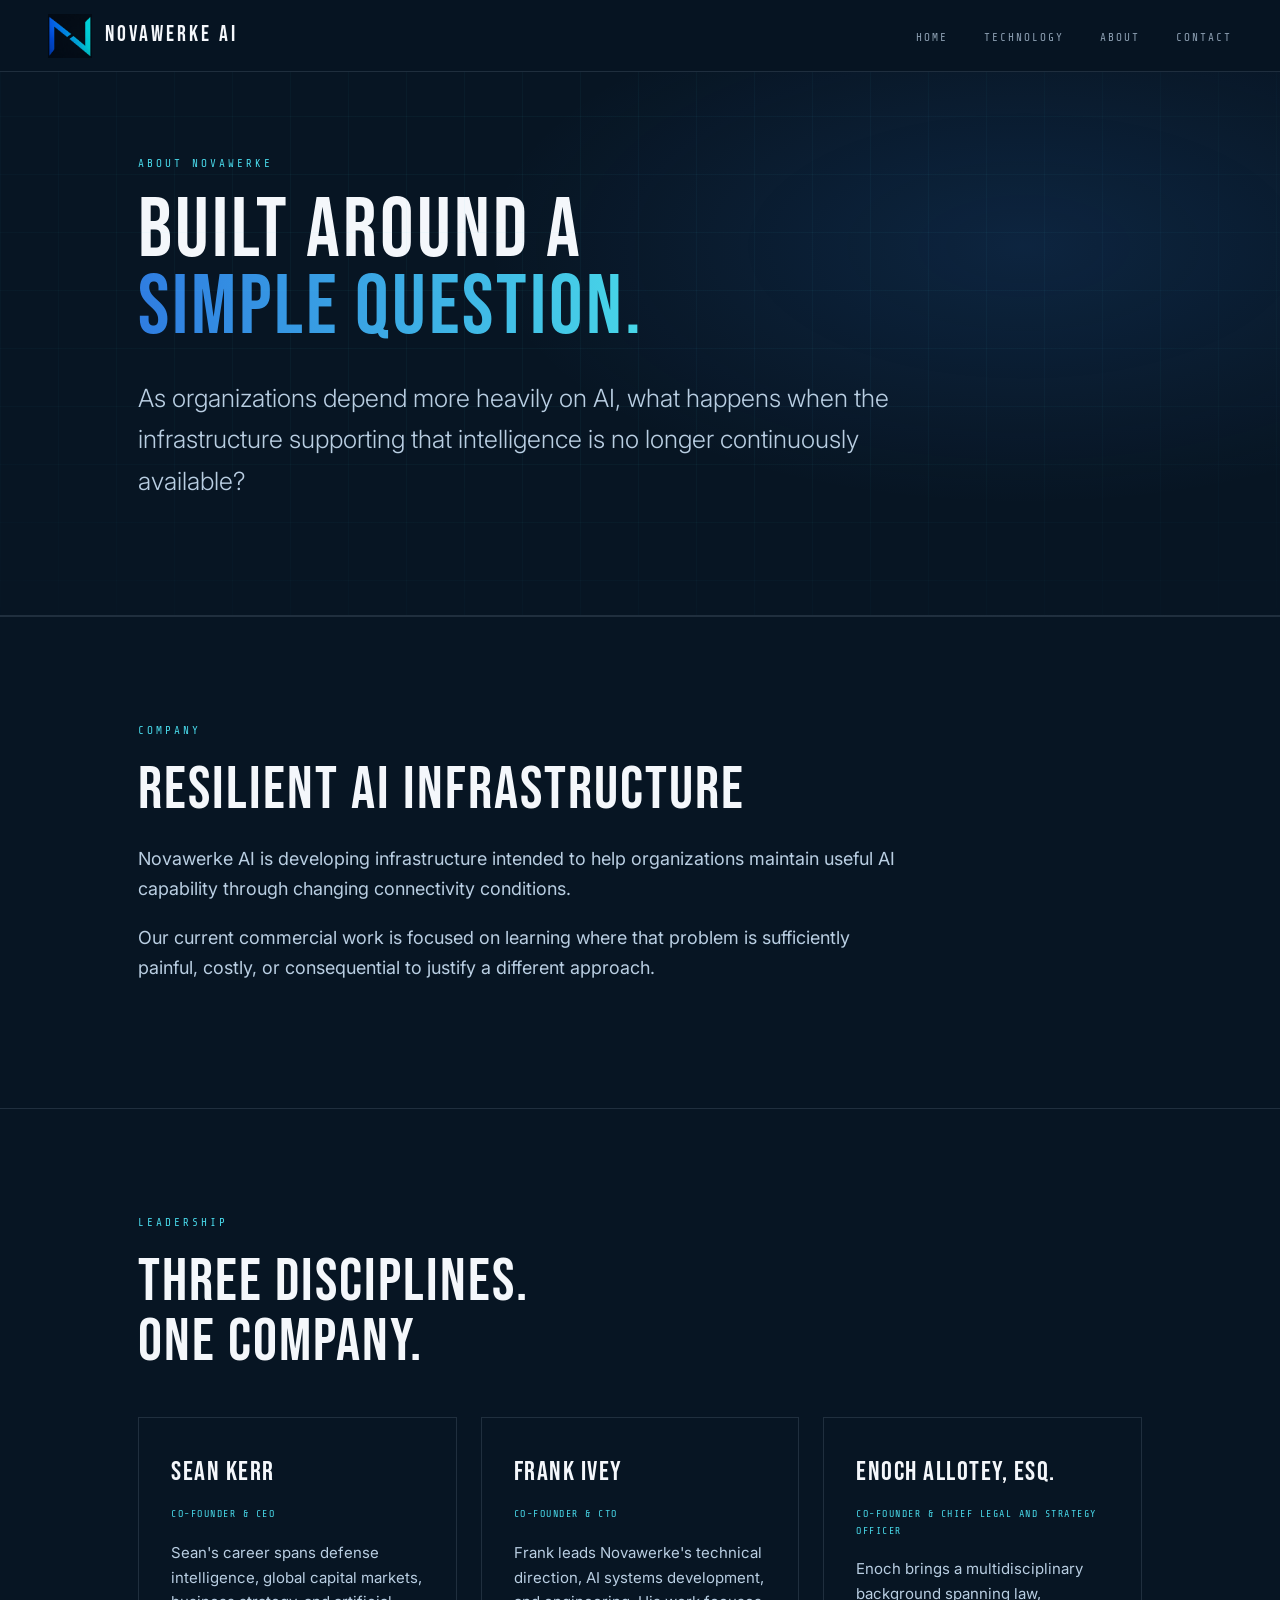
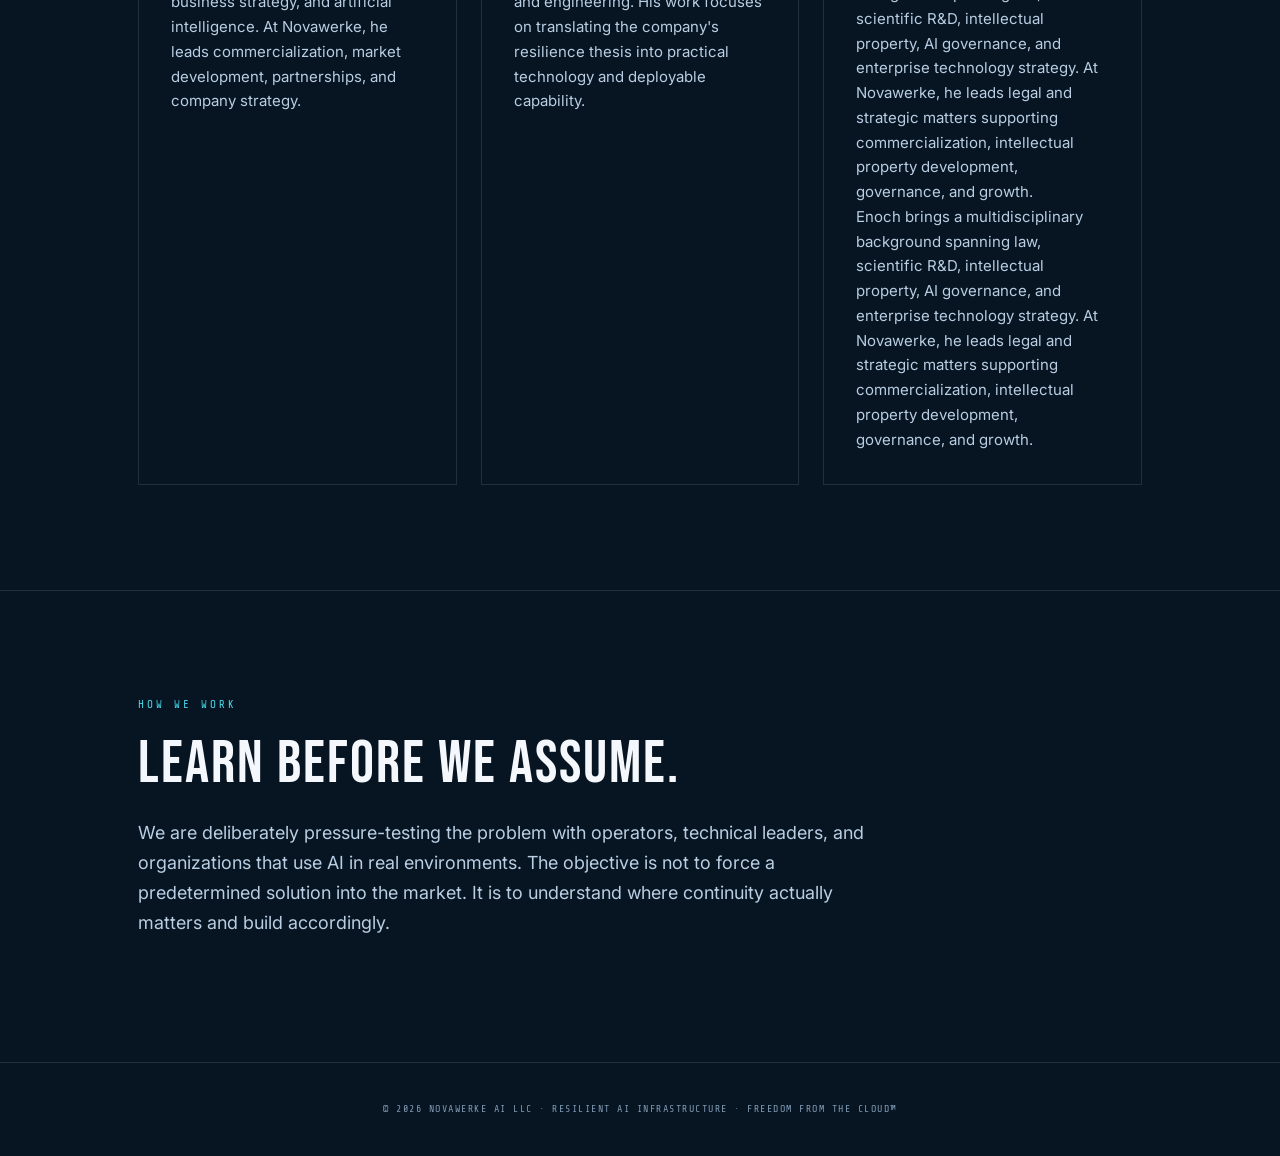
==== commit 0ce6592f: "Fix duplicate leadership entry for Enoch Allotey Removed duplicate entry for Enoch Allotey in the le" ====
--- a/about.html
+++ b/about.html
@@ -15,7 +15,7 @@
 <section><div class="container"><span class="label">Leadership</span><h2>THREE DISCIPLINES.<br>ONE COMPANY.</h2><div class="team">
 <div class="person"><h3>SEAN KERR</h3><div class="role">Co-Founder & CEO</div><p>Sean's career spans defense intelligence, global capital markets, business strategy, and artificial intelligence. At Novawerke, he leads commercialization, market development, partnerships, and company strategy.</p></div>
 <div class="person"><h3>FRANK IVEY</h3><div class="role">Co-Founder & CTO</div><p>Frank leads Novawerke's technical direction, AI systems development, and engineering. His work focuses on translating the company's resilience thesis into practical technology and deployable capability.</p></div>
-<div class="person"><h3>ENOCH ALLOTEY, ESQ.</h3><div class="role">Co-Founder & Chief Legal and Strategy Officer</div><p>Enoch brings a multidisciplinary background spanning law, scientific R&D, intellectual property, AI governance, and enterprise technology strategy. At Novawerke, he leads legal and strategic matters supporting commercialization, intellectual property development, governance, and growth.</p><p>Before Novawerke, his experience included pharmaceutical R&D, intellectual property policy, global policy, and enterprise digital innovation, including work with Merck, Pfizer, and the U.S. Department of State. He is Managing Partner of Cardan Partners and holds a J.D. from UMass Law and a bachelor's degree in Biological Sciences from Stony Brook University.</p></div>
+<div class="person"><h3>ENOCH ALLOTEY, ESQ.</h3><div class="role">Co-Founder & Chief Legal and Strategy Officer</div><p>Enoch brings a multidisciplinary background spanning law, scientific R&D, intellectual property, AI governance, and enterprise technology strategy. At Novawerke, he leads legal and strategic matters supporting commercialization, intellectual property development, governance, and growth.</p><p>Enoch brings a multidisciplinary background spanning law, scientific R&D, intellectual property, AI governance, and enterprise technology strategy. At Novawerke, he leads legal and strategic matters supporting commercialization, intellectual property development, governance, and growth.</p></div>
 </div></div></section>
 <section><div class="container"><span class="label">How We Work</span><h2>LEARN BEFORE WE ASSUME.</h2><div class="copy"><p>We are deliberately pressure-testing the problem with operators, technical leaders, and organizations that use AI in real environments. The objective is not to force a predetermined solution into the market. It is to understand where continuity actually matters and build accordingly.</p></div></div></section>
-<footer>© 2026 NOVAWERKE AI LLC · RESILIENT AI INFRASTRUCTURE · FREEDOM FROM THE CLOUD™</footer></body></html>+<footer>© 2026 NOVAWERKE AI LLC · RESILIENT AI INFRASTRUCTURE · FREEDOM FROM THE CLOUD™</footer></body></html>
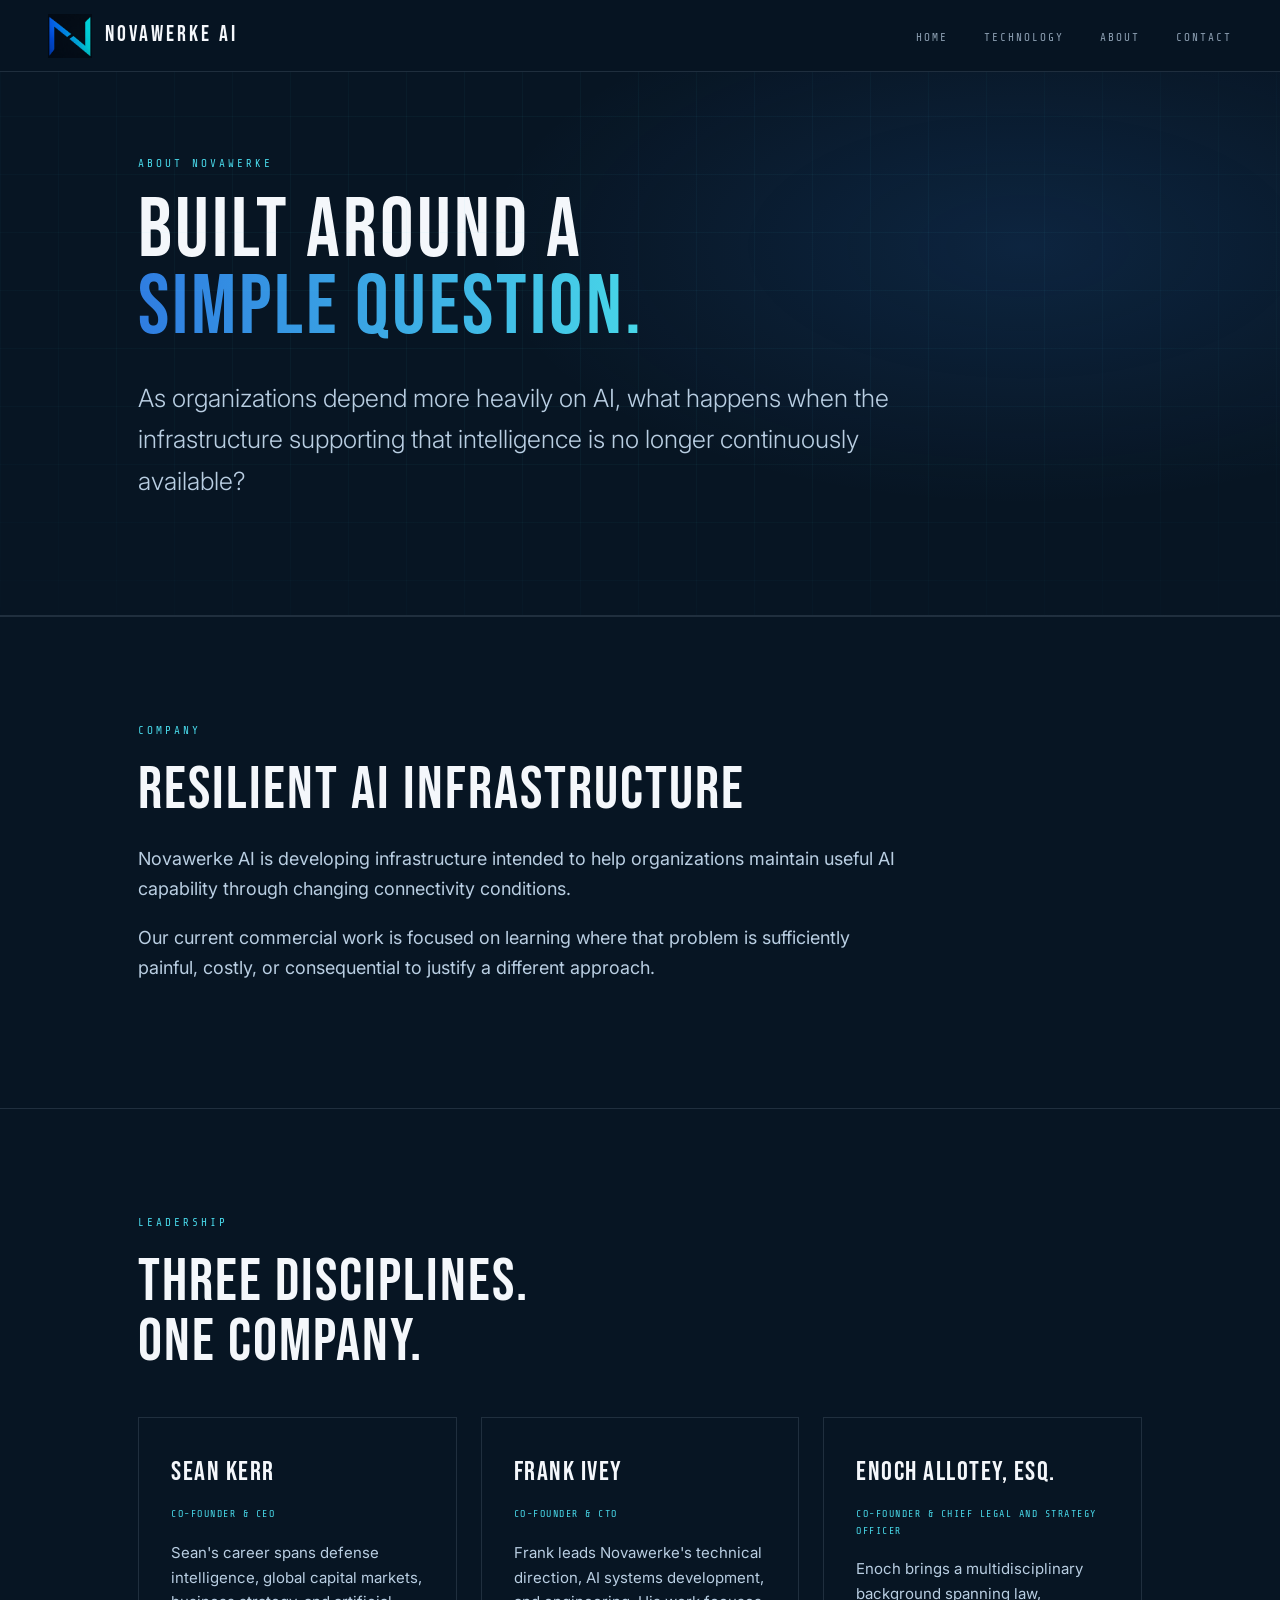
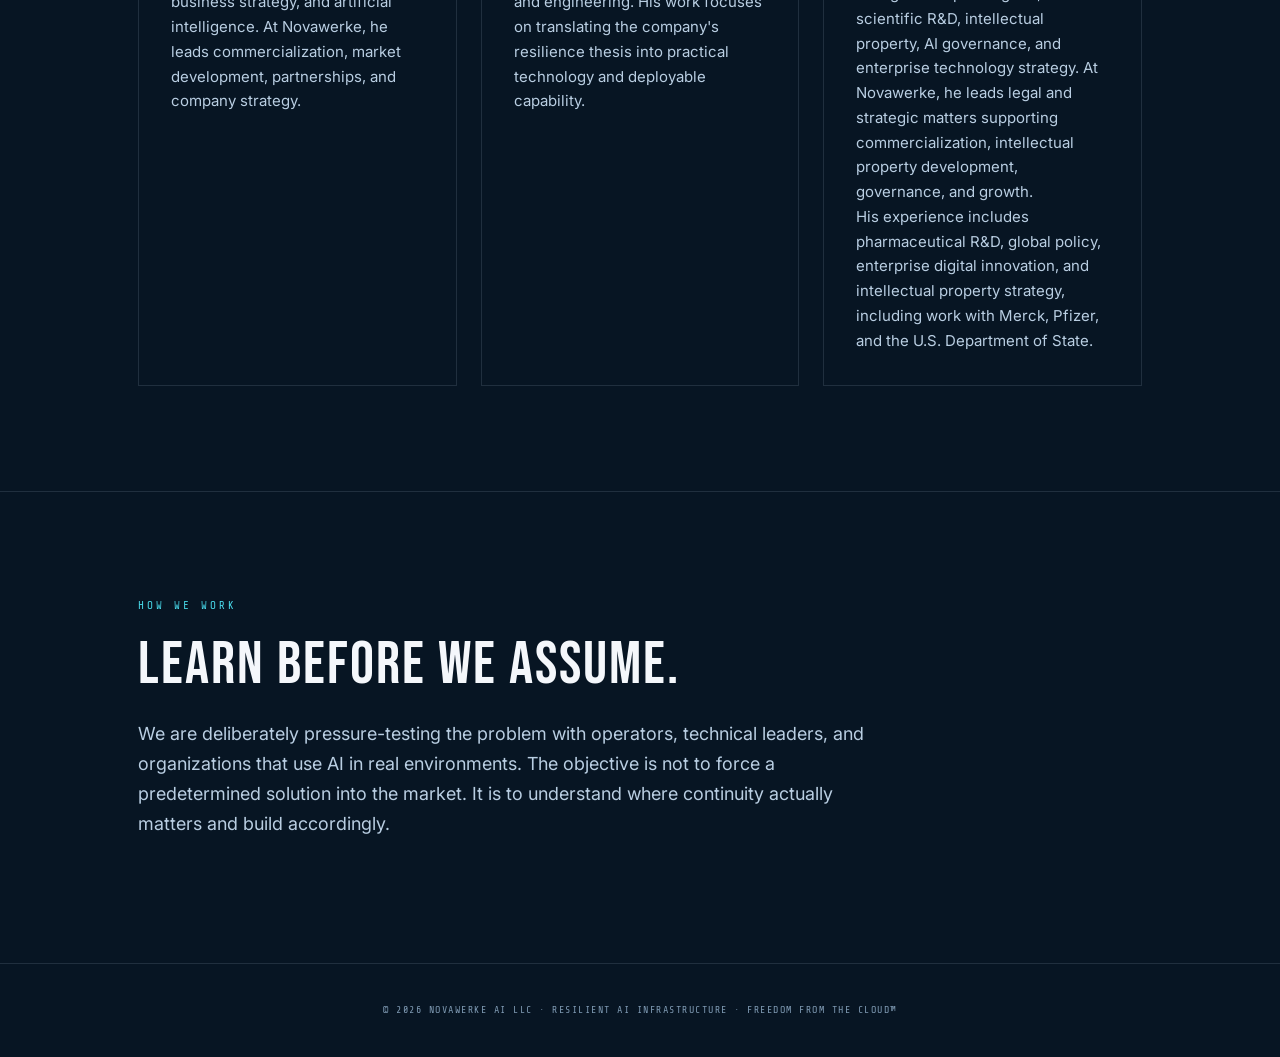
==== commit 4b79367b: "Add files via upload" ====
--- a/about.html
+++ b/about.html
@@ -15,7 +15,7 @@
 <section><div class="container"><span class="label">Leadership</span><h2>THREE DISCIPLINES.<br>ONE COMPANY.</h2><div class="team">
 <div class="person"><h3>SEAN KERR</h3><div class="role">Co-Founder & CEO</div><p>Sean's career spans defense intelligence, global capital markets, business strategy, and artificial intelligence. At Novawerke, he leads commercialization, market development, partnerships, and company strategy.</p></div>
 <div class="person"><h3>FRANK IVEY</h3><div class="role">Co-Founder & CTO</div><p>Frank leads Novawerke's technical direction, AI systems development, and engineering. His work focuses on translating the company's resilience thesis into practical technology and deployable capability.</p></div>
-<div class="person"><h3>ENOCH ALLOTEY, ESQ.</h3><div class="role">Co-Founder & Chief Legal and Strategy Officer</div><p>Enoch brings a multidisciplinary background spanning law, scientific R&D, intellectual property, AI governance, and enterprise technology strategy. At Novawerke, he leads legal and strategic matters supporting commercialization, intellectual property development, governance, and growth.</p><p>Enoch brings a multidisciplinary background spanning law, scientific R&D, intellectual property, AI governance, and enterprise technology strategy. At Novawerke, he leads legal and strategic matters supporting commercialization, intellectual property development, governance, and growth.</p></div>
+<div class="person"><h3>ENOCH ALLOTEY, ESQ.</h3><div class="role">Co-Founder & Chief Legal and Strategy Officer</div><p>Enoch brings a multidisciplinary background spanning law, scientific R&D, intellectual property, AI governance, and enterprise technology strategy. At Novawerke, he leads legal and strategic matters supporting commercialization, intellectual property development, governance, and growth.</p><p>His experience includes pharmaceutical R&D, global policy, enterprise digital innovation, and intellectual property strategy, including work with Merck, Pfizer, and the U.S. Department of State.</p></div>
 </div></div></section>
 <section><div class="container"><span class="label">How We Work</span><h2>LEARN BEFORE WE ASSUME.</h2><div class="copy"><p>We are deliberately pressure-testing the problem with operators, technical leaders, and organizations that use AI in real environments. The objective is not to force a predetermined solution into the market. It is to understand where continuity actually matters and build accordingly.</p></div></div></section>
-<footer>© 2026 NOVAWERKE AI LLC · RESILIENT AI INFRASTRUCTURE · FREEDOM FROM THE CLOUD™</footer></body></html>
+<footer>© 2026 NOVAWERKE AI LLC · RESILIENT AI INFRASTRUCTURE · FREEDOM FROM THE CLOUD™</footer></body></html>
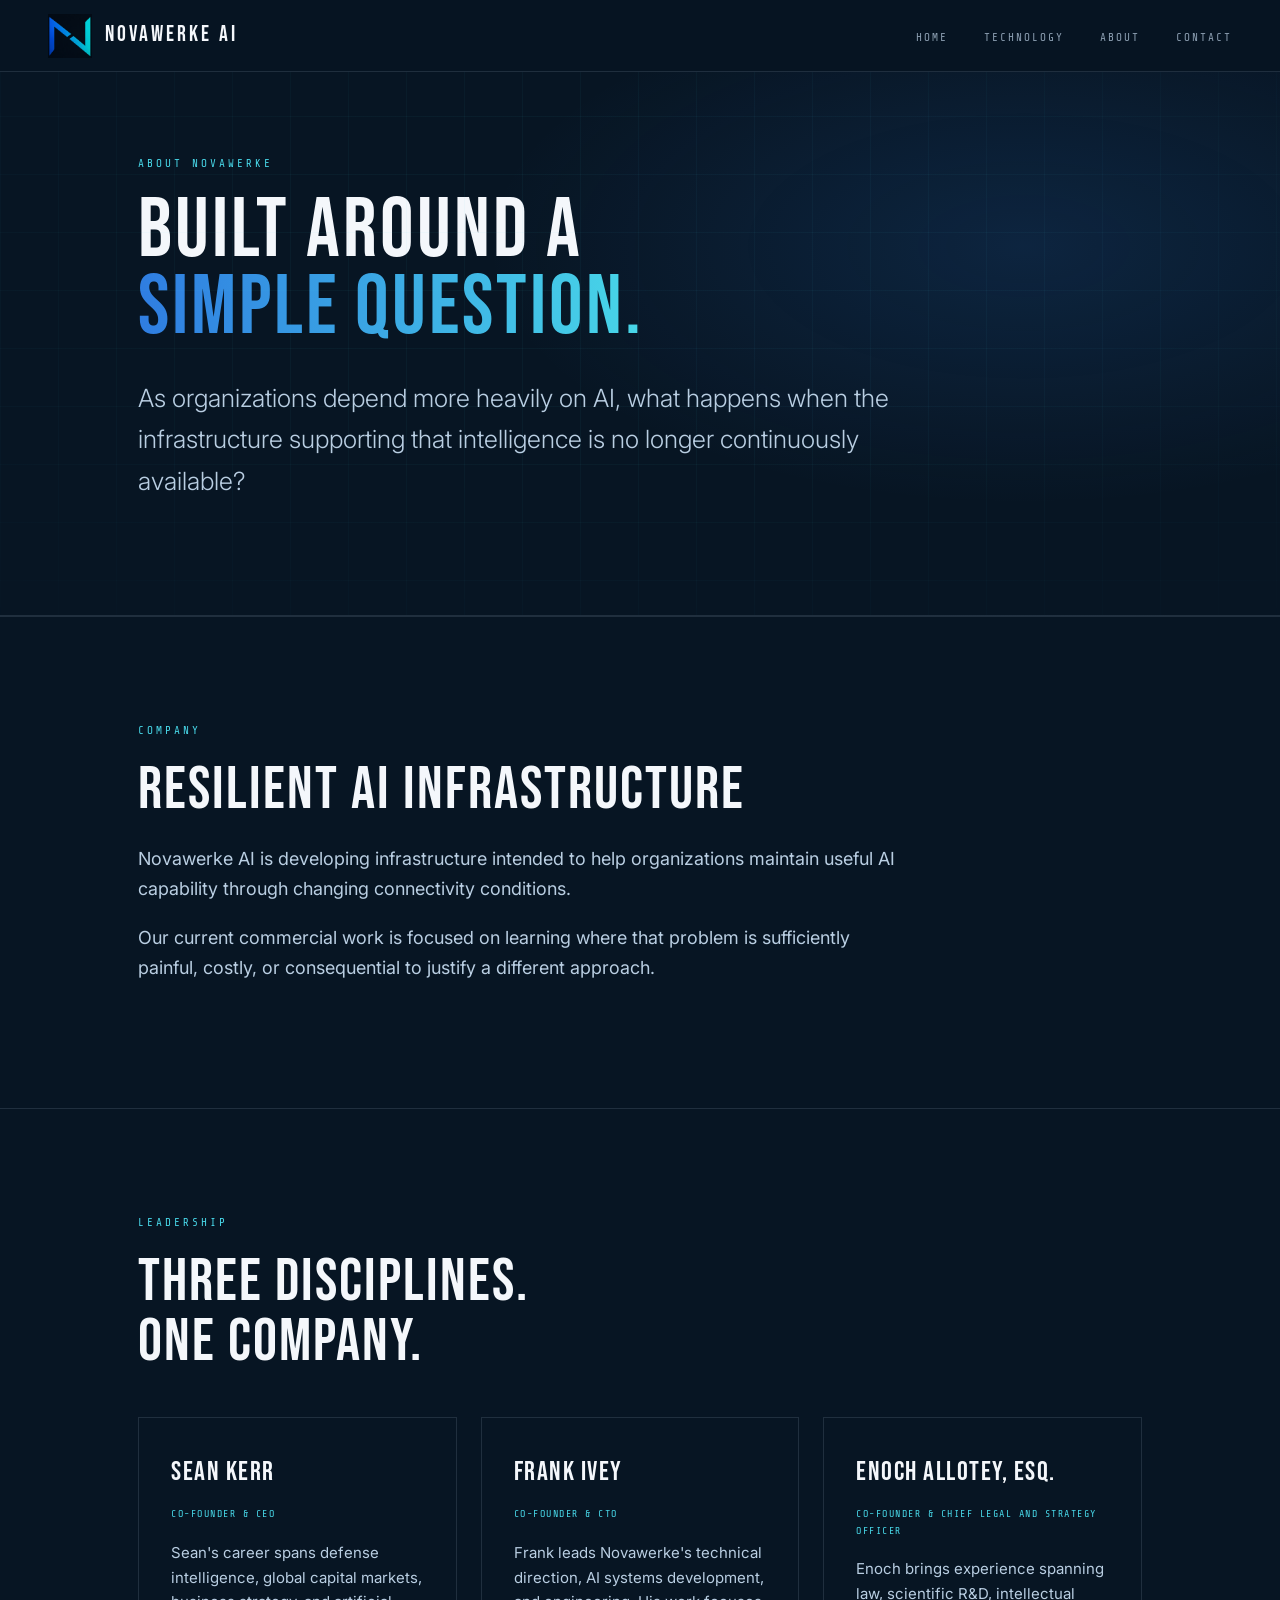
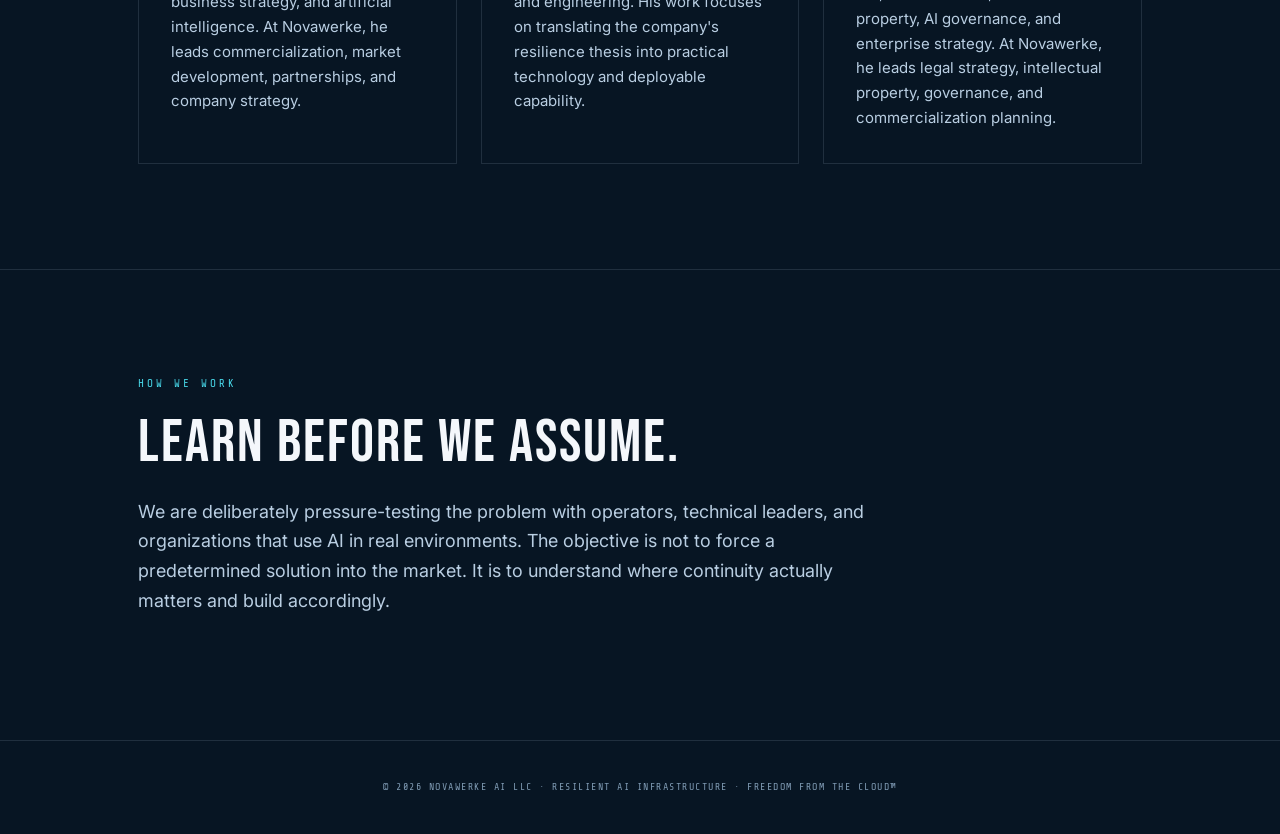
==== commit 4acf5692: "Add files via upload" ====
--- a/about.html
+++ b/about.html
@@ -15,7 +15,7 @@
 <section><div class="container"><span class="label">Leadership</span><h2>THREE DISCIPLINES.<br>ONE COMPANY.</h2><div class="team">
 <div class="person"><h3>SEAN KERR</h3><div class="role">Co-Founder & CEO</div><p>Sean's career spans defense intelligence, global capital markets, business strategy, and artificial intelligence. At Novawerke, he leads commercialization, market development, partnerships, and company strategy.</p></div>
 <div class="person"><h3>FRANK IVEY</h3><div class="role">Co-Founder & CTO</div><p>Frank leads Novawerke's technical direction, AI systems development, and engineering. His work focuses on translating the company's resilience thesis into practical technology and deployable capability.</p></div>
-<div class="person"><h3>ENOCH ALLOTEY, ESQ.</h3><div class="role">Co-Founder & Chief Legal and Strategy Officer</div><p>Enoch brings a multidisciplinary background spanning law, scientific R&D, intellectual property, AI governance, and enterprise technology strategy. At Novawerke, he leads legal and strategic matters supporting commercialization, intellectual property development, governance, and growth.</p><p>His experience includes pharmaceutical R&D, global policy, enterprise digital innovation, and intellectual property strategy, including work with Merck, Pfizer, and the U.S. Department of State.</p></div>
+<div class="person"><h3>ENOCH ALLOTEY, ESQ.</h3><div class="role">Co-Founder & Chief Legal and Strategy Officer</div><p>Enoch brings experience spanning law, scientific R&D, intellectual property, AI governance, and enterprise strategy. At Novawerke, he leads legal strategy, intellectual property, governance, and commercialization planning.</p></div>
 </div></div></section>
 <section><div class="container"><span class="label">How We Work</span><h2>LEARN BEFORE WE ASSUME.</h2><div class="copy"><p>We are deliberately pressure-testing the problem with operators, technical leaders, and organizations that use AI in real environments. The objective is not to force a predetermined solution into the market. It is to understand where continuity actually matters and build accordingly.</p></div></div></section>
 <footer>© 2026 NOVAWERKE AI LLC · RESILIENT AI INFRASTRUCTURE · FREEDOM FROM THE CLOUD™</footer></body></html>
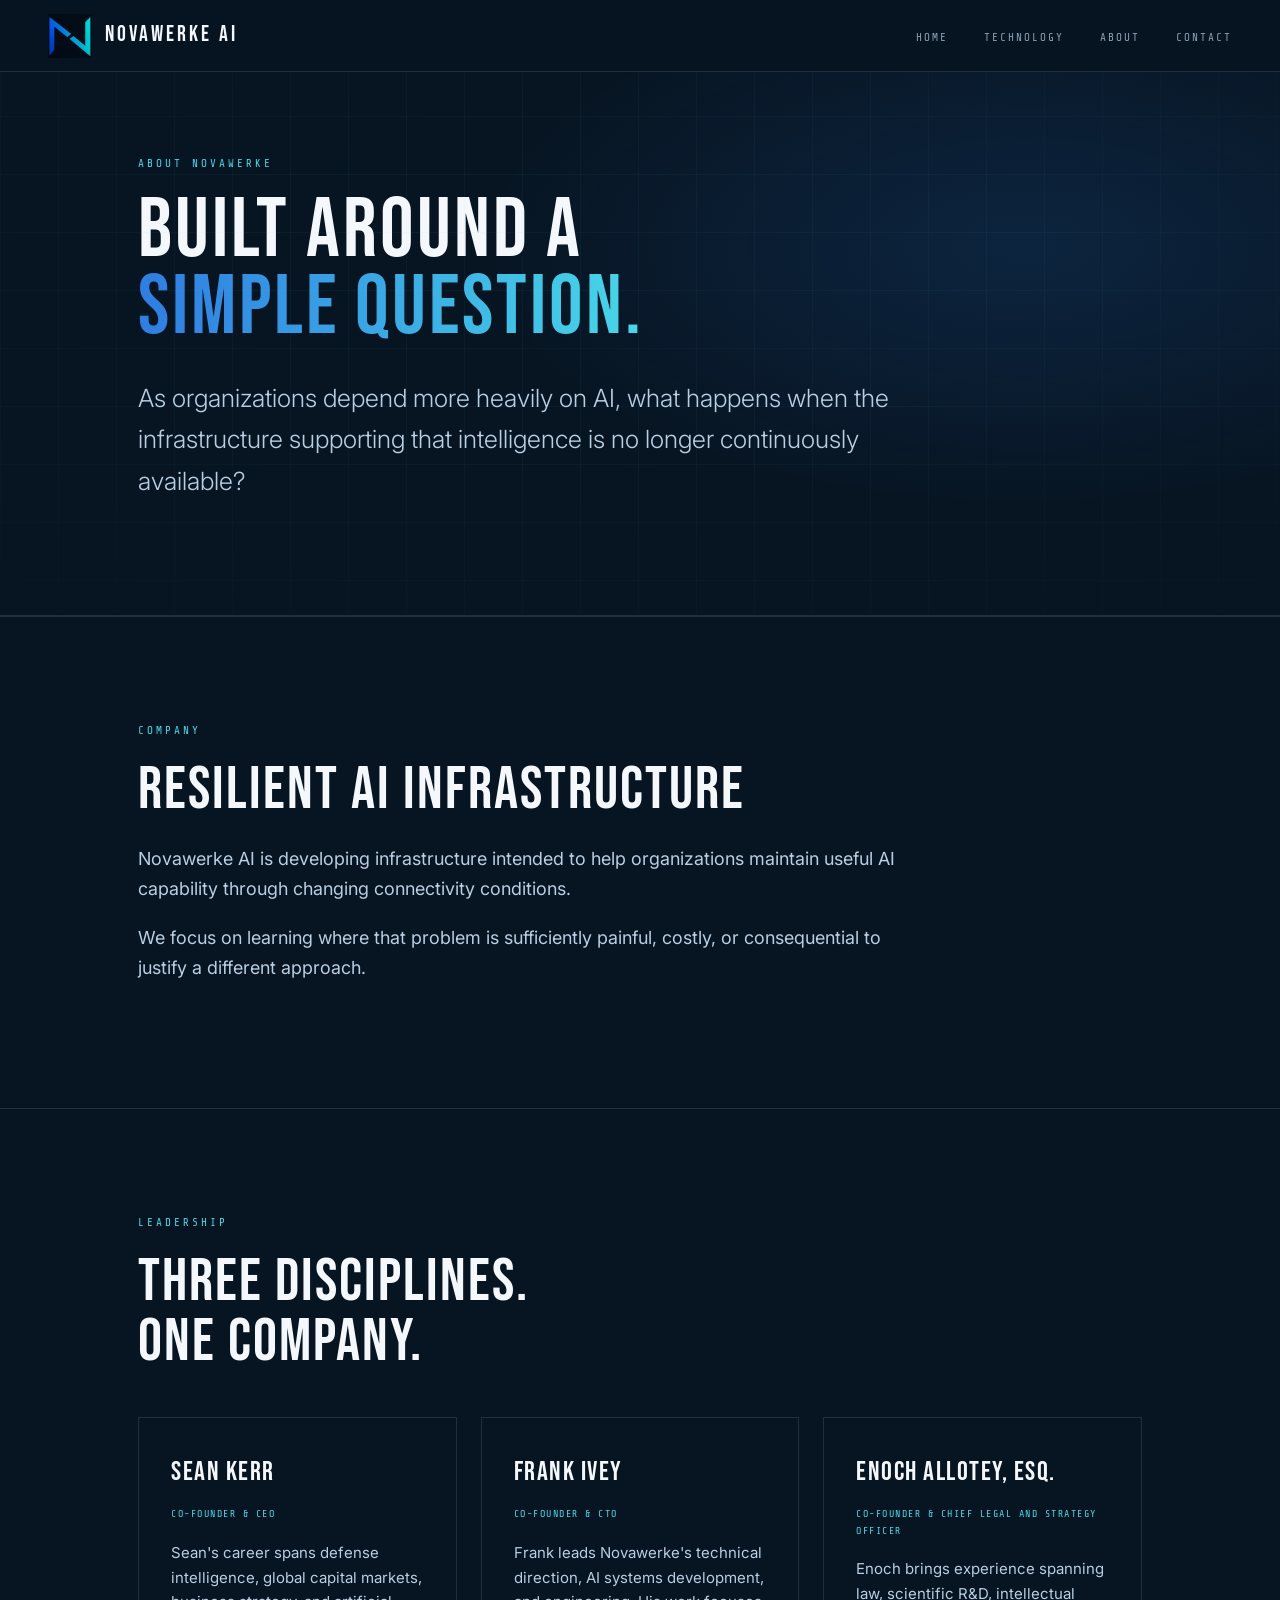
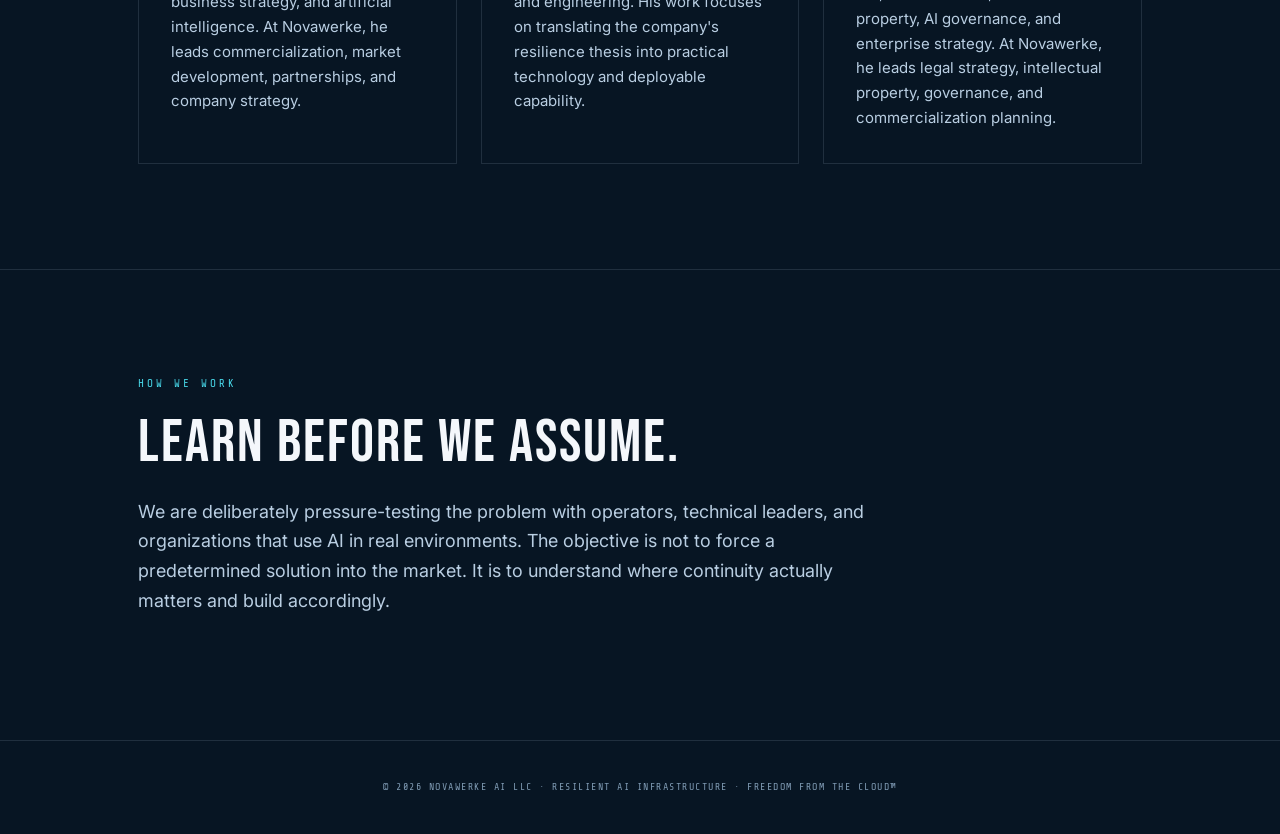
==== commit 0aad55b5: "Refine company description in about.html Updated the description of Novawerke's focus on AI infrastr" ====
--- a/about.html
+++ b/about.html
@@ -11,11 +11,11 @@
 </nav>
 
 <header class="pagehero gridbg"><div class="container"><span class="label">About Novawerke</span><h1>BUILT AROUND A<br><span class="accent">SIMPLE QUESTION.</span></h1><p class="lead">As organizations depend more heavily on AI, what happens when the infrastructure supporting that intelligence is no longer continuously available?</p></div></header>
-<section><div class="container"><span class="label">Company</span><h2>RESILIENT AI INFRASTRUCTURE</h2><div class="copy"><p>Novawerke AI is developing infrastructure intended to help organizations maintain useful AI capability through changing connectivity conditions.</p><p>Our current commercial work is focused on learning where that problem is sufficiently painful, costly, or consequential to justify a different approach.</p></div></div></section>
+<section><div class="container"><span class="label">Company</span><h2>RESILIENT AI INFRASTRUCTURE</h2><div class="copy"><p>Novawerke AI is developing infrastructure intended to help organizations maintain useful AI capability through changing connectivity conditions.</p><p>We focus on learning where that problem is sufficiently painful, costly, or consequential to justify a different approach.</p></div></div></section>
 <section><div class="container"><span class="label">Leadership</span><h2>THREE DISCIPLINES.<br>ONE COMPANY.</h2><div class="team">
 <div class="person"><h3>SEAN KERR</h3><div class="role">Co-Founder & CEO</div><p>Sean's career spans defense intelligence, global capital markets, business strategy, and artificial intelligence. At Novawerke, he leads commercialization, market development, partnerships, and company strategy.</p></div>
 <div class="person"><h3>FRANK IVEY</h3><div class="role">Co-Founder & CTO</div><p>Frank leads Novawerke's technical direction, AI systems development, and engineering. His work focuses on translating the company's resilience thesis into practical technology and deployable capability.</p></div>
 <div class="person"><h3>ENOCH ALLOTEY, ESQ.</h3><div class="role">Co-Founder & Chief Legal and Strategy Officer</div><p>Enoch brings experience spanning law, scientific R&D, intellectual property, AI governance, and enterprise strategy. At Novawerke, he leads legal strategy, intellectual property, governance, and commercialization planning.</p></div>
 </div></div></section>
 <section><div class="container"><span class="label">How We Work</span><h2>LEARN BEFORE WE ASSUME.</h2><div class="copy"><p>We are deliberately pressure-testing the problem with operators, technical leaders, and organizations that use AI in real environments. The objective is not to force a predetermined solution into the market. It is to understand where continuity actually matters and build accordingly.</p></div></div></section>
-<footer>© 2026 NOVAWERKE AI LLC · RESILIENT AI INFRASTRUCTURE · FREEDOM FROM THE CLOUD™</footer></body></html>+<footer>© 2026 NOVAWERKE AI LLC · RESILIENT AI INFRASTRUCTURE · FREEDOM FROM THE CLOUD™</footer></body></html>
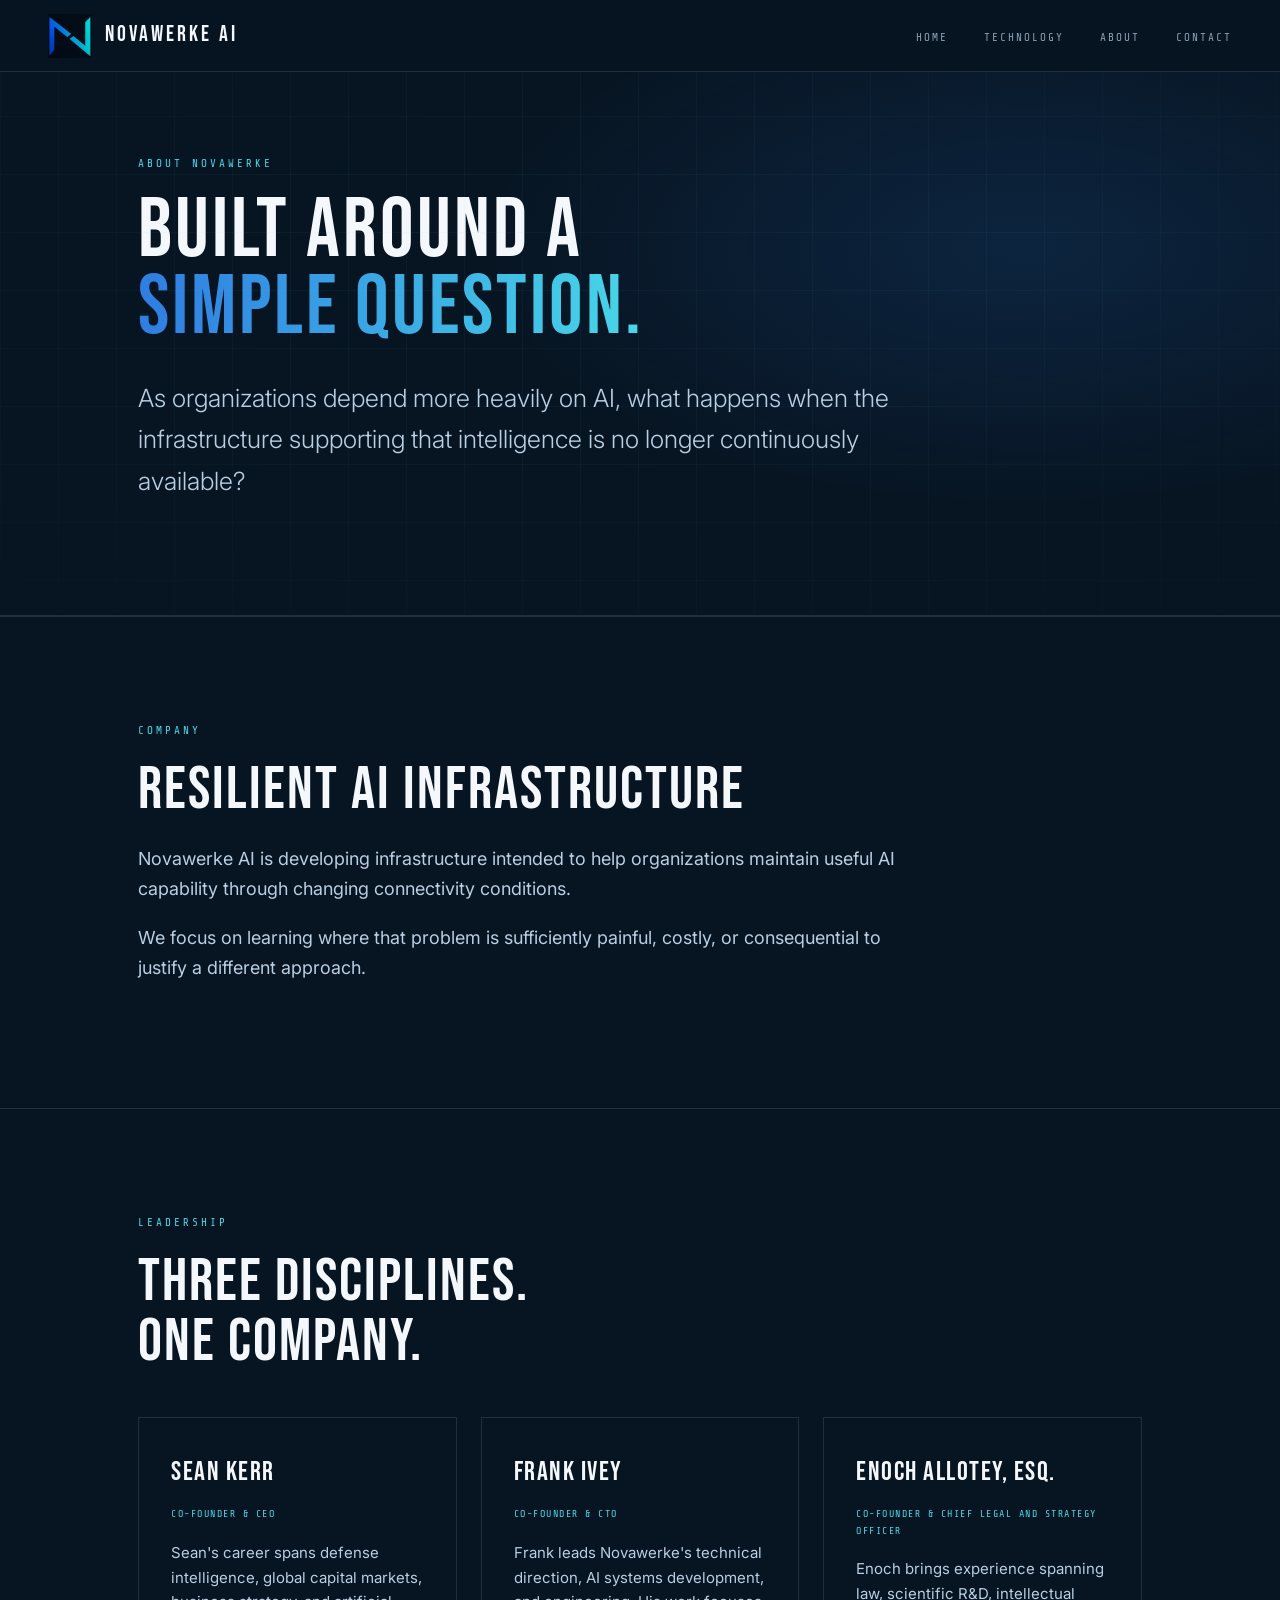
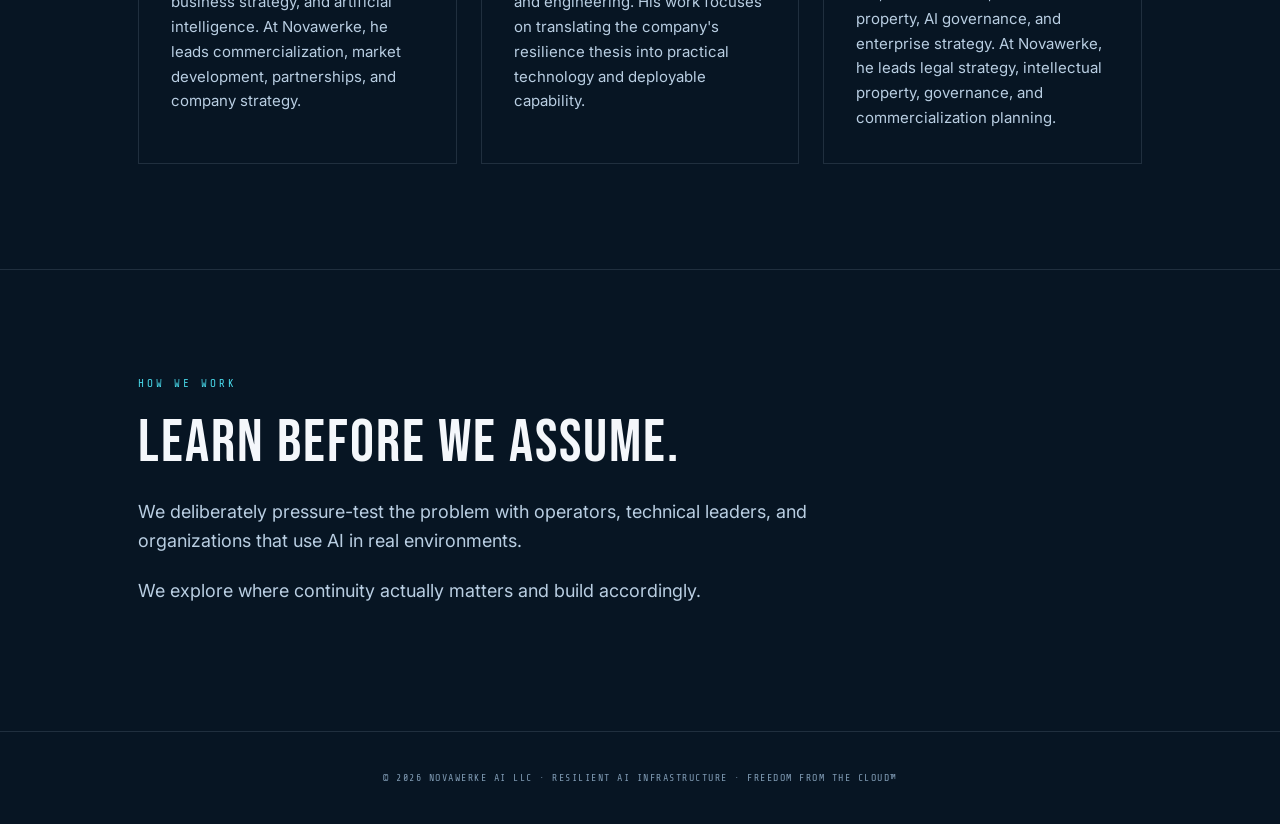
==== commit 9ba9a1f9: "Update 'How We Work' section in about.html Revised the 'How We Work' section for clarity and concise" ====
--- a/about.html
+++ b/about.html
@@ -17,5 +17,5 @@
 <div class="person"><h3>FRANK IVEY</h3><div class="role">Co-Founder & CTO</div><p>Frank leads Novawerke's technical direction, AI systems development, and engineering. His work focuses on translating the company's resilience thesis into practical technology and deployable capability.</p></div>
 <div class="person"><h3>ENOCH ALLOTEY, ESQ.</h3><div class="role">Co-Founder & Chief Legal and Strategy Officer</div><p>Enoch brings experience spanning law, scientific R&D, intellectual property, AI governance, and enterprise strategy. At Novawerke, he leads legal strategy, intellectual property, governance, and commercialization planning.</p></div>
 </div></div></section>
-<section><div class="container"><span class="label">How We Work</span><h2>LEARN BEFORE WE ASSUME.</h2><div class="copy"><p>We are deliberately pressure-testing the problem with operators, technical leaders, and organizations that use AI in real environments. The objective is not to force a predetermined solution into the market. It is to understand where continuity actually matters and build accordingly.</p></div></div></section>
+<section><div class="container"><span class="label">How We Work</span><h2>LEARN BEFORE WE ASSUME.</h2><div class="copy"><p>We deliberately pressure-test the problem with operators, technical leaders, and organizations that use AI in real environments.</p><p></p>We explore where continuity actually matters and build accordingly.</p></div></div></section>
 <footer>© 2026 NOVAWERKE AI LLC · RESILIENT AI INFRASTRUCTURE · FREEDOM FROM THE CLOUD™</footer></body></html>
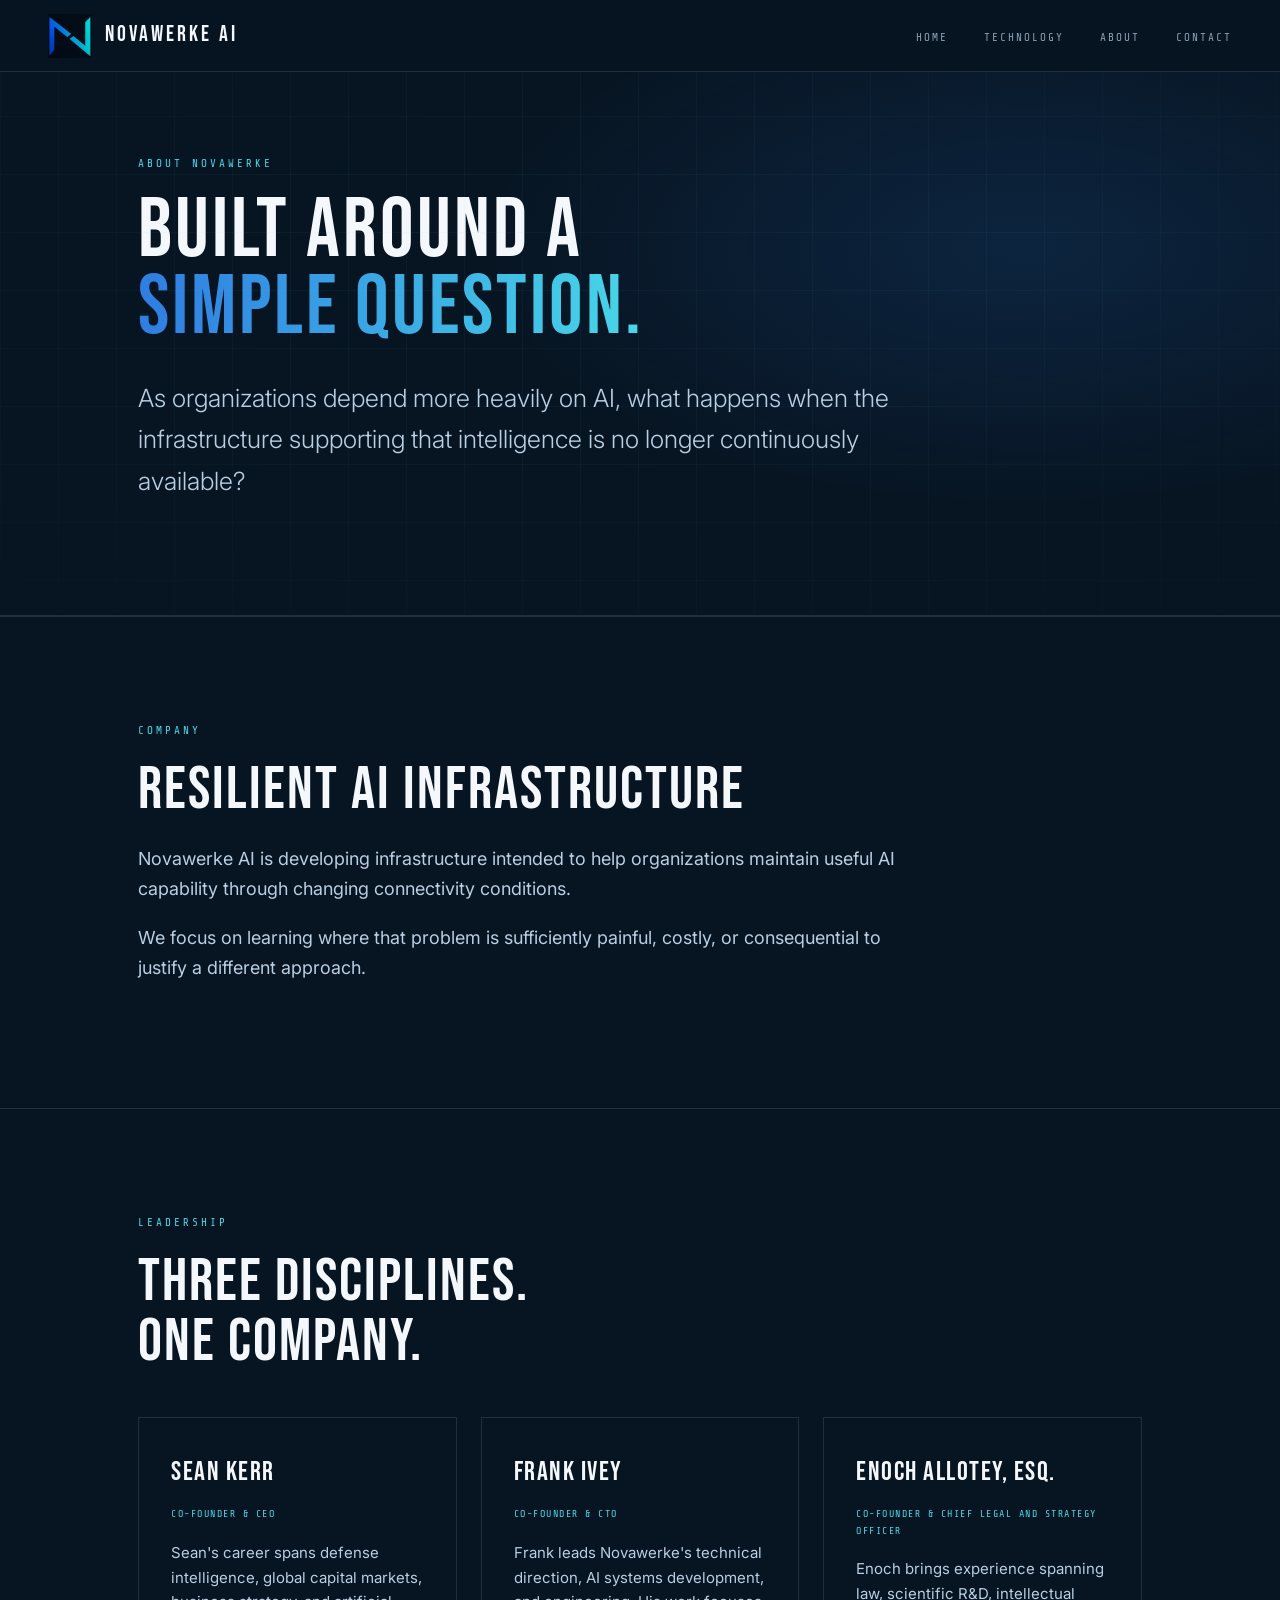
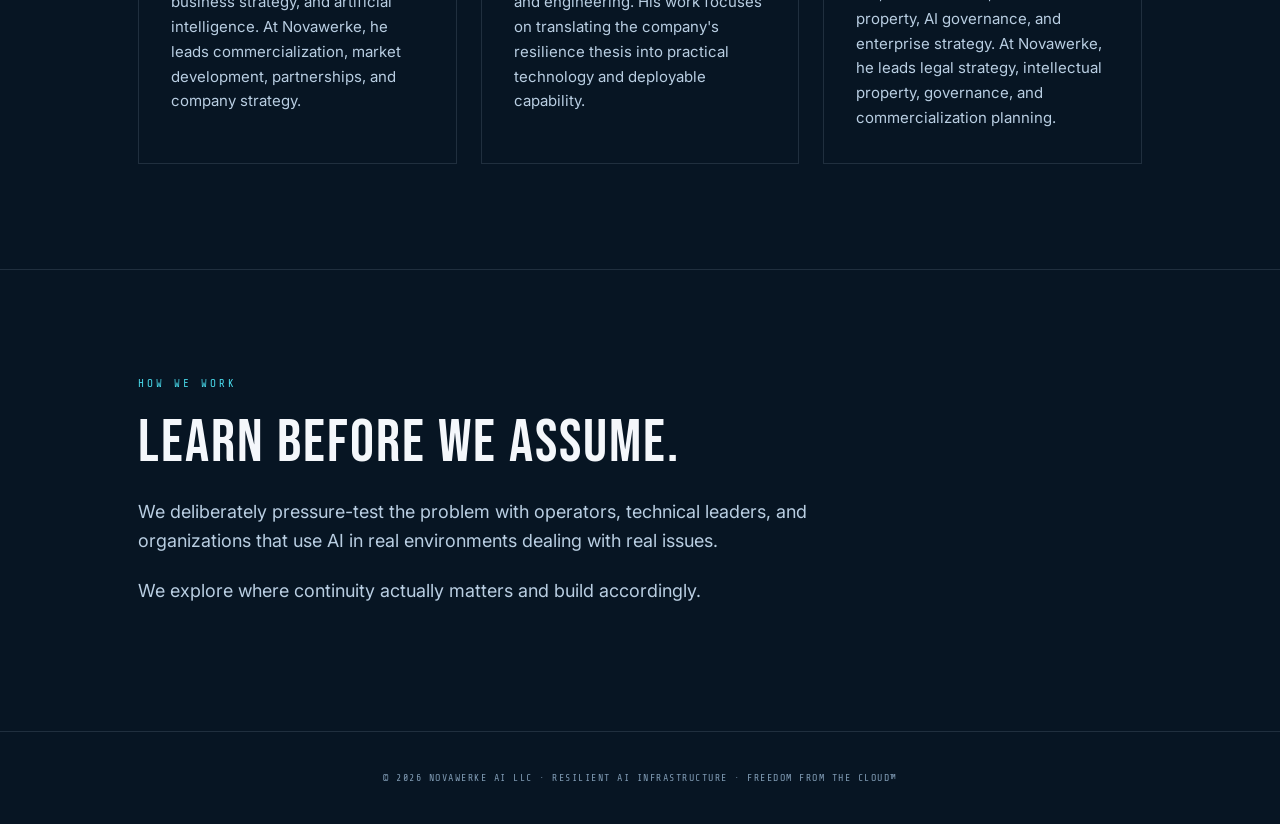
==== commit dd856839: "Refine 'How We Work' section content Updated the description of the problem-solving approach to incl" ====
--- a/about.html
+++ b/about.html
@@ -17,5 +17,5 @@
 <div class="person"><h3>FRANK IVEY</h3><div class="role">Co-Founder & CTO</div><p>Frank leads Novawerke's technical direction, AI systems development, and engineering. His work focuses on translating the company's resilience thesis into practical technology and deployable capability.</p></div>
 <div class="person"><h3>ENOCH ALLOTEY, ESQ.</h3><div class="role">Co-Founder & Chief Legal and Strategy Officer</div><p>Enoch brings experience spanning law, scientific R&D, intellectual property, AI governance, and enterprise strategy. At Novawerke, he leads legal strategy, intellectual property, governance, and commercialization planning.</p></div>
 </div></div></section>
-<section><div class="container"><span class="label">How We Work</span><h2>LEARN BEFORE WE ASSUME.</h2><div class="copy"><p>We deliberately pressure-test the problem with operators, technical leaders, and organizations that use AI in real environments.</p><p></p>We explore where continuity actually matters and build accordingly.</p></div></div></section>
+<section><div class="container"><span class="label">How We Work</span><h2>LEARN BEFORE WE ASSUME.</h2><div class="copy"><p>We deliberately pressure-test the problem with operators, technical leaders, and organizations that use AI in real environments dealing with real issues.</p><p></p>We explore where continuity actually matters and build accordingly.</p></div></div></section>
 <footer>© 2026 NOVAWERKE AI LLC · RESILIENT AI INFRASTRUCTURE · FREEDOM FROM THE CLOUD™</footer></body></html>
